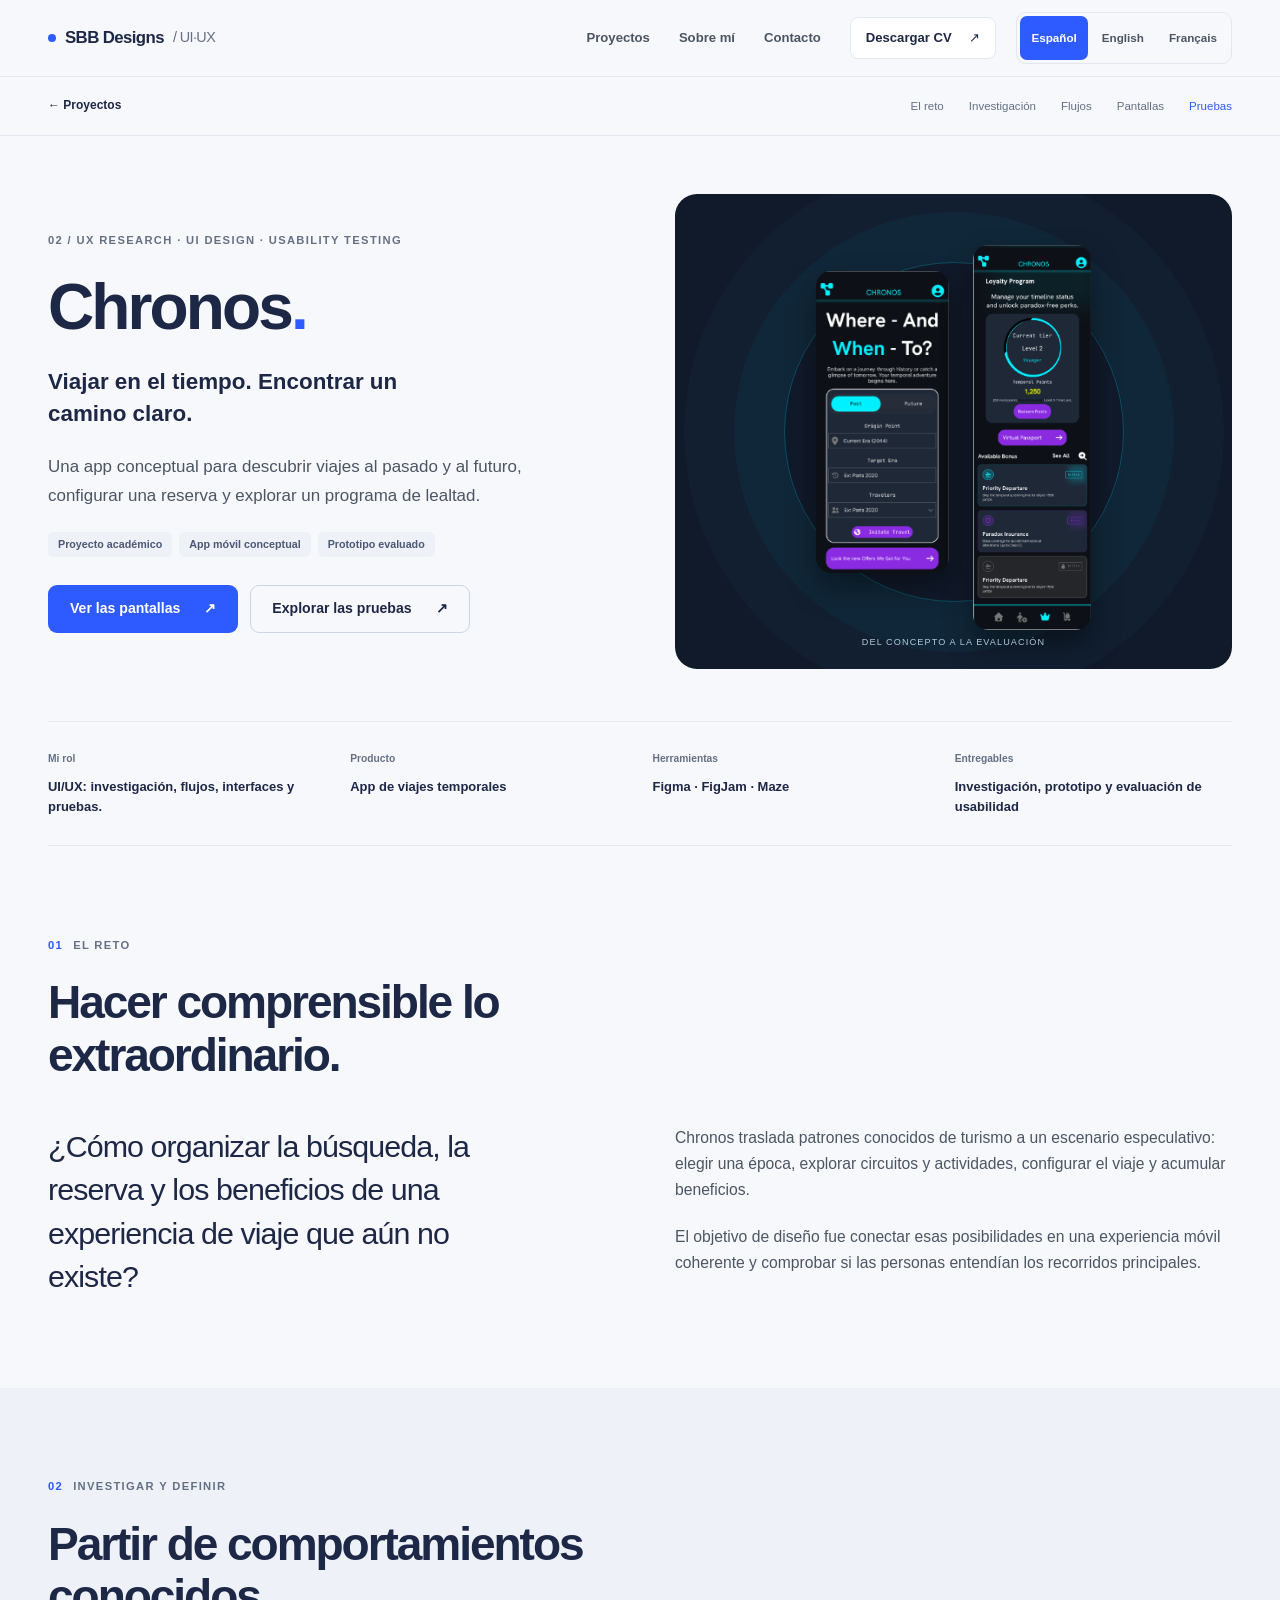
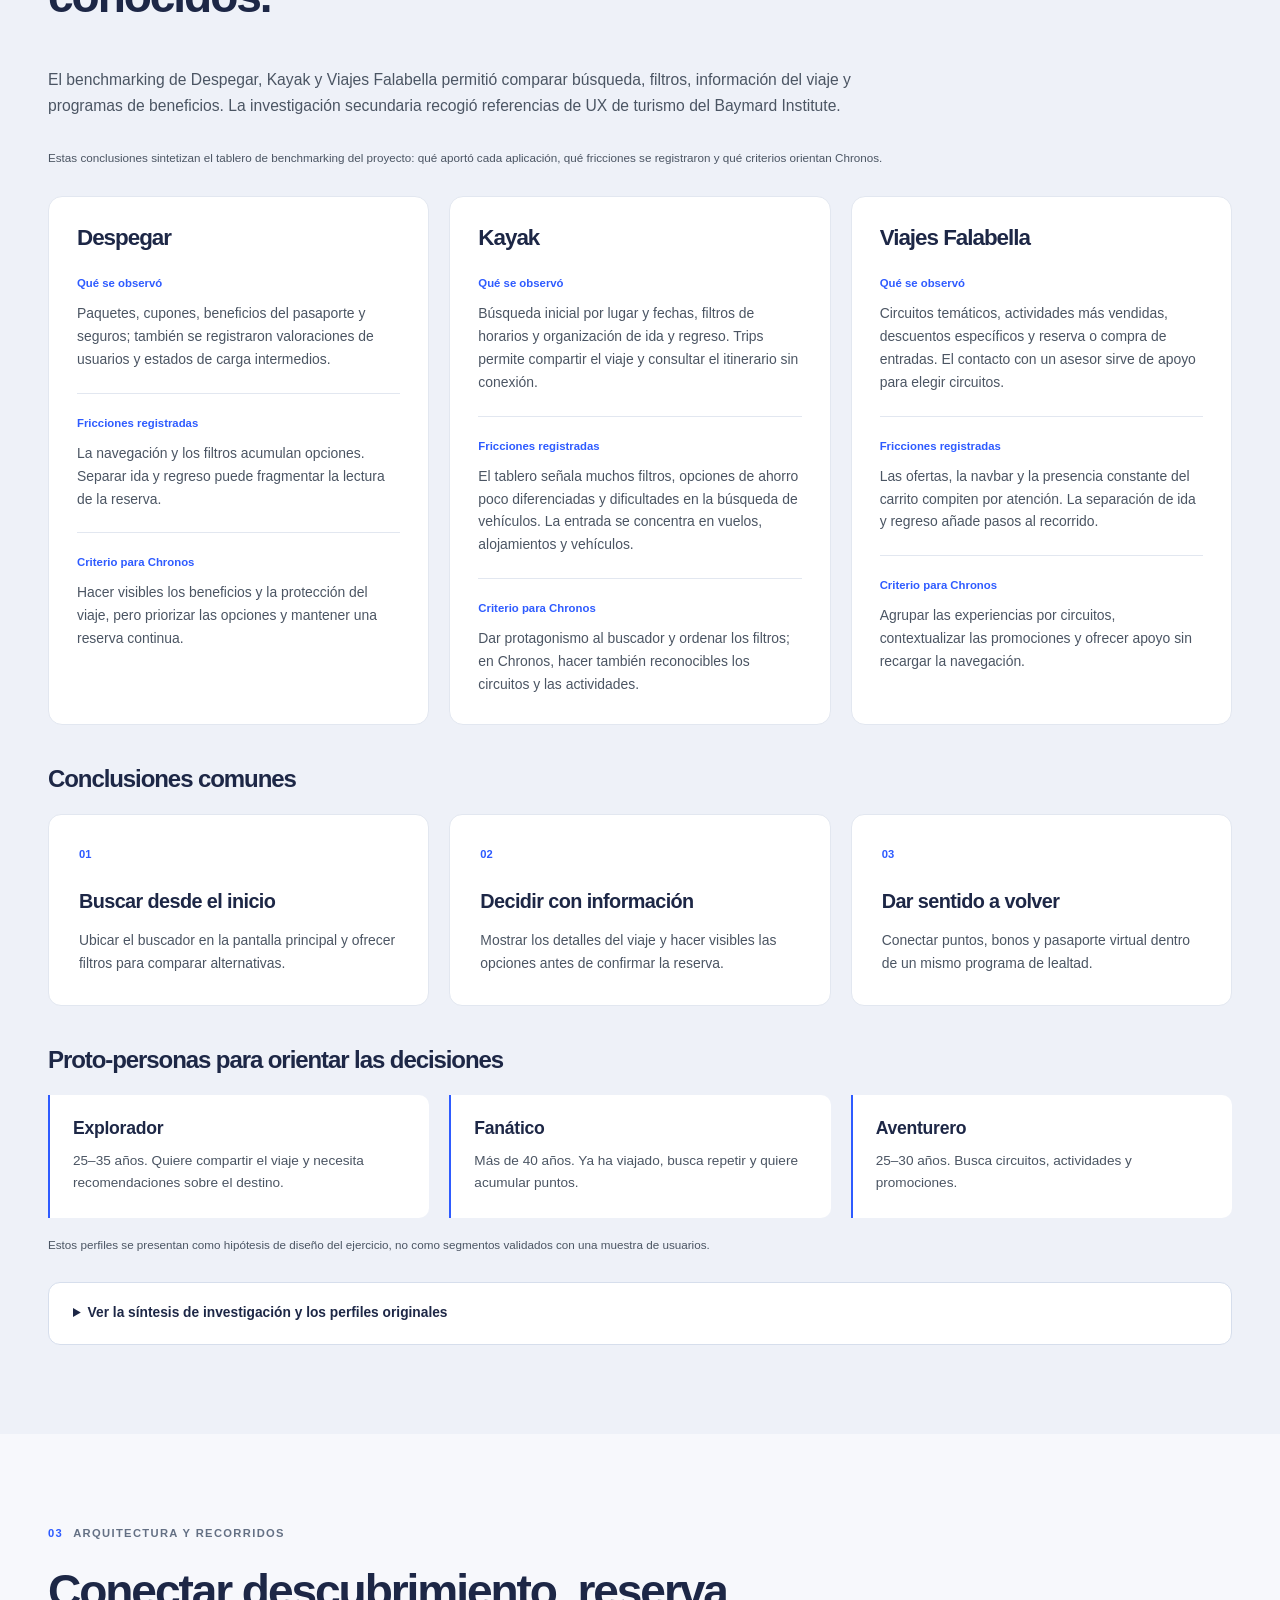
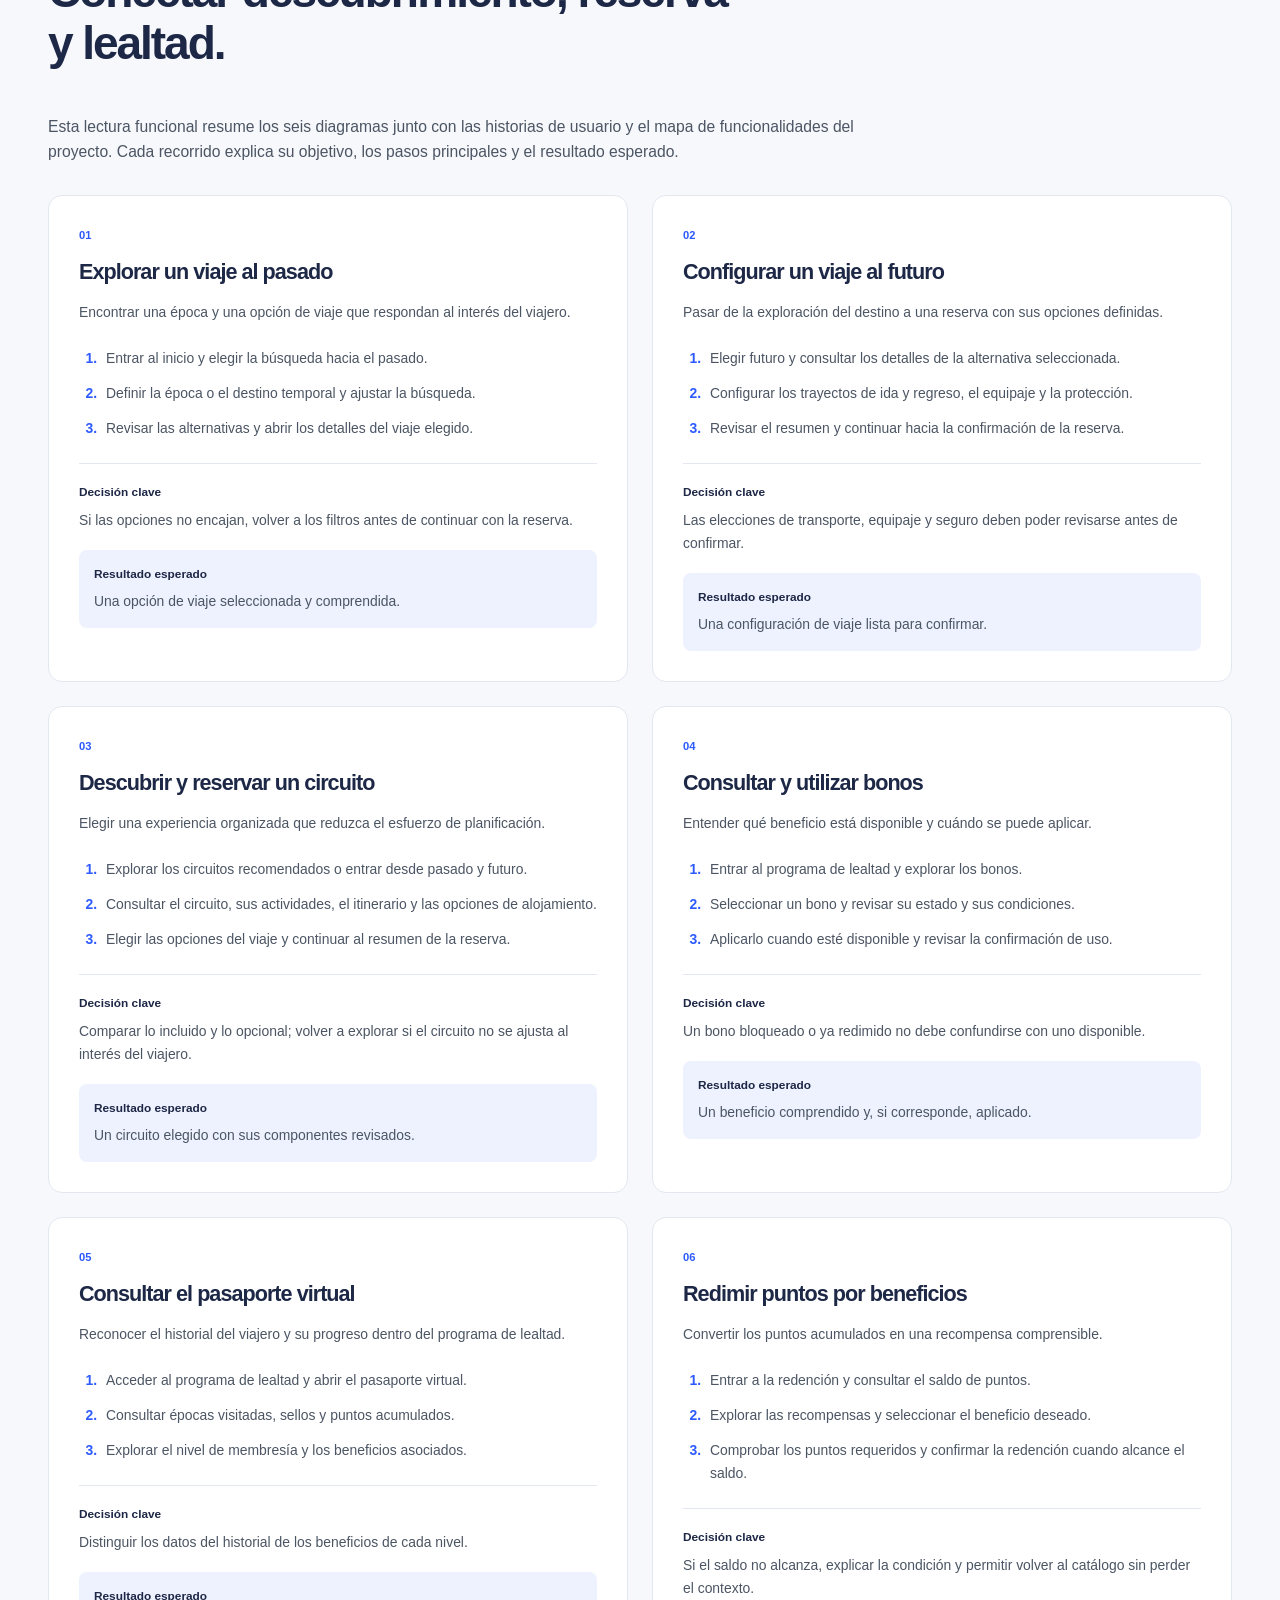
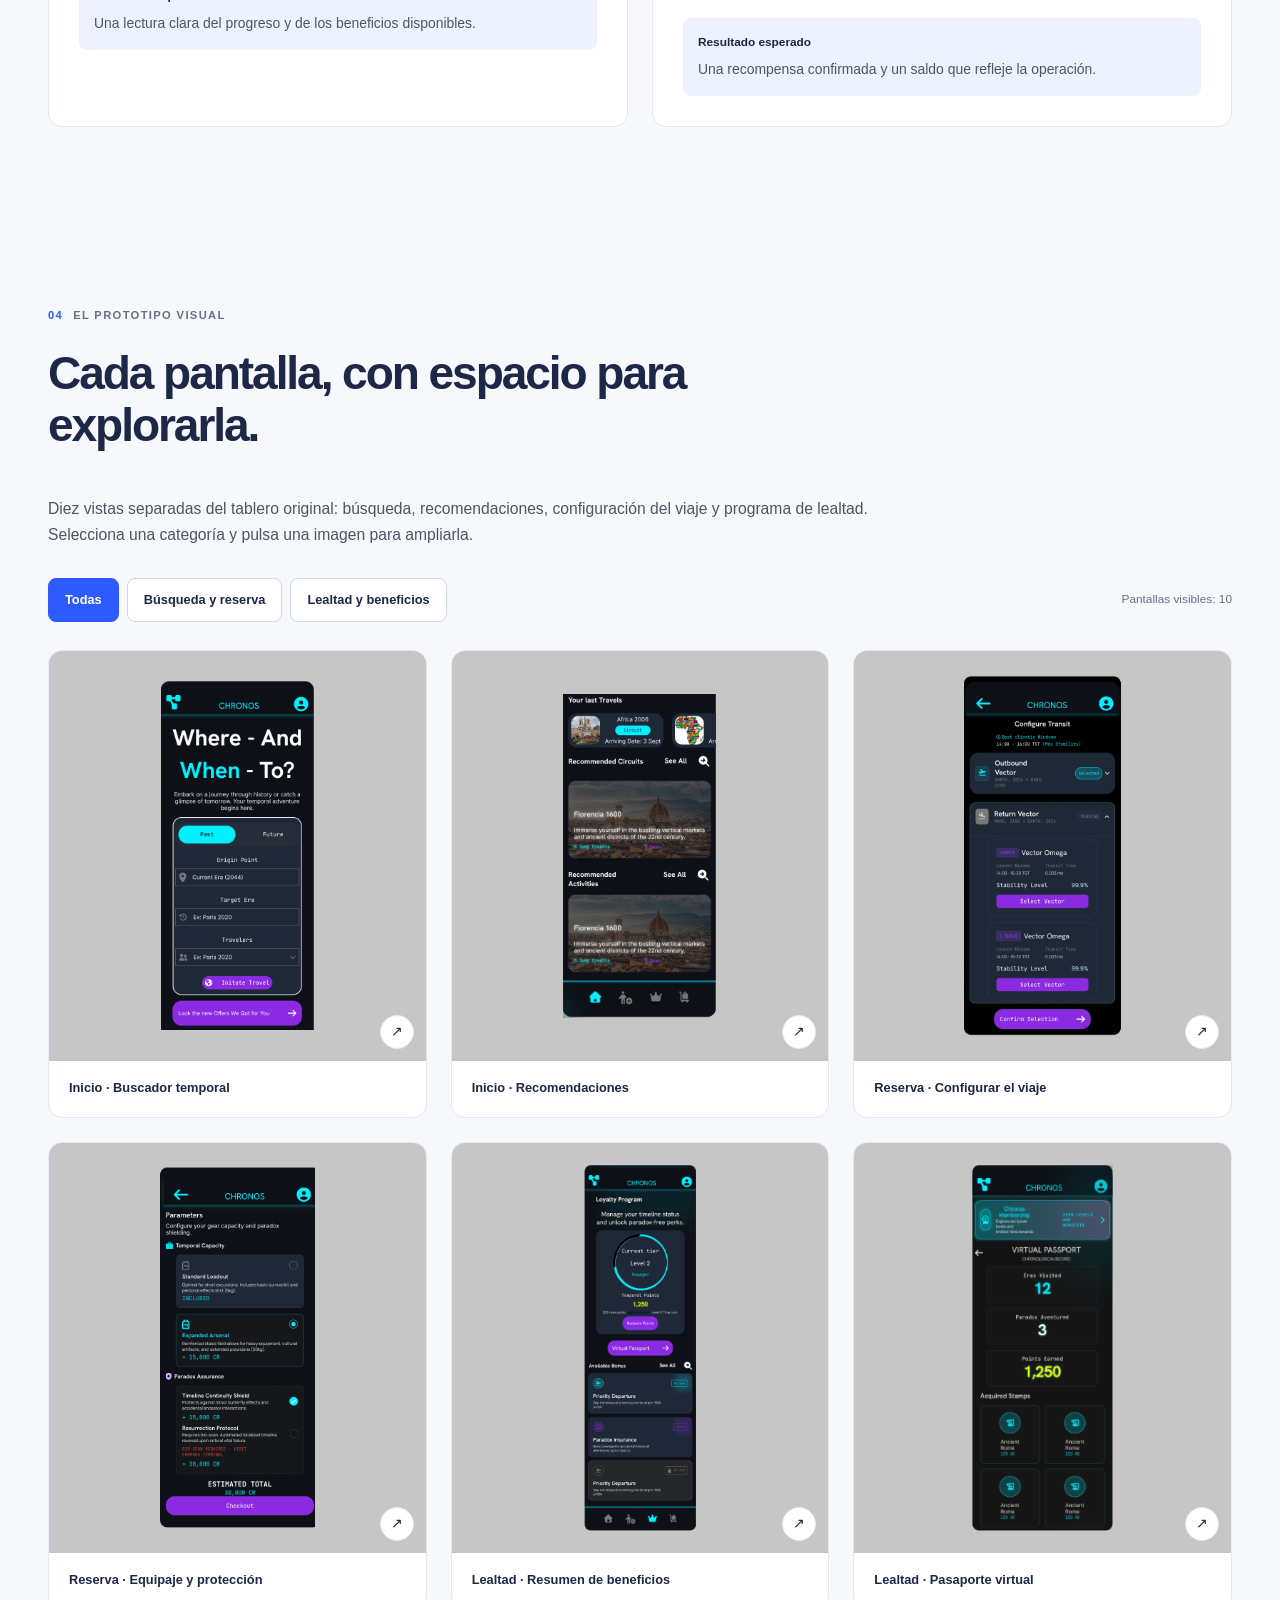
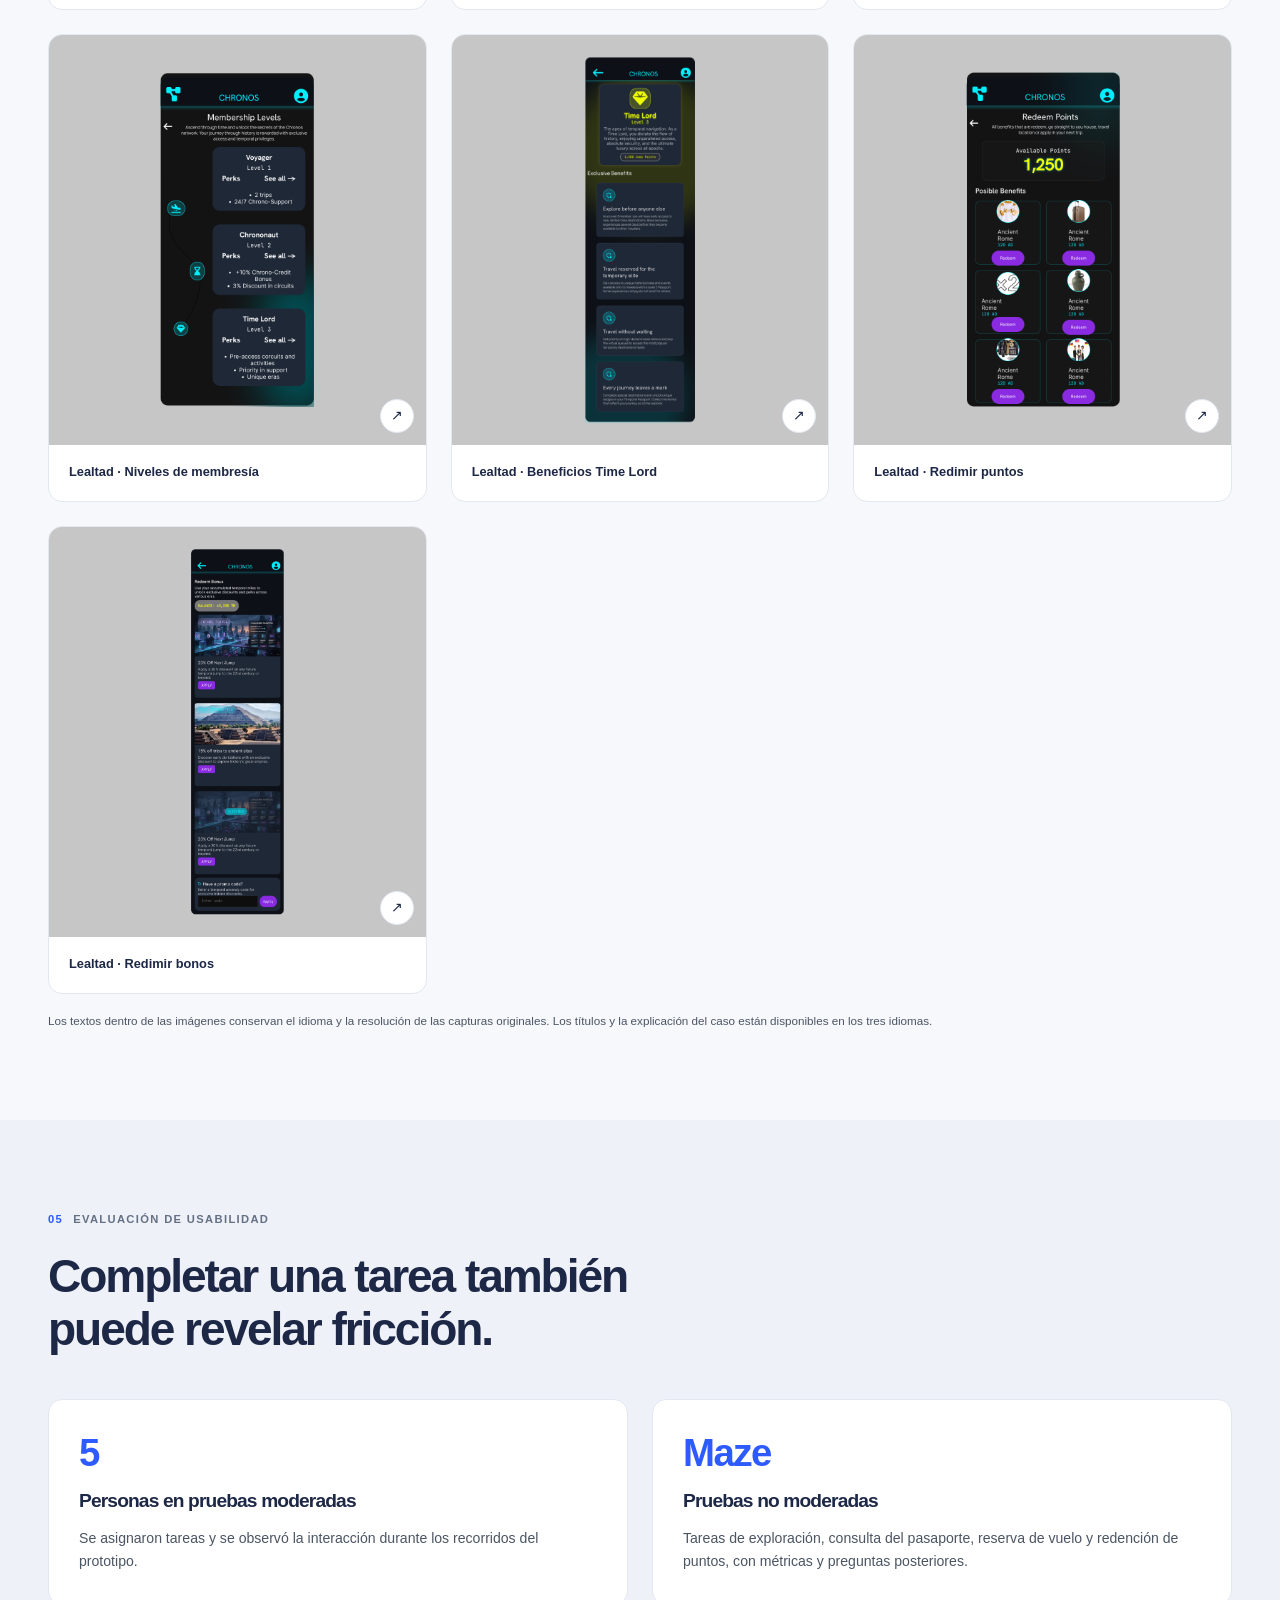
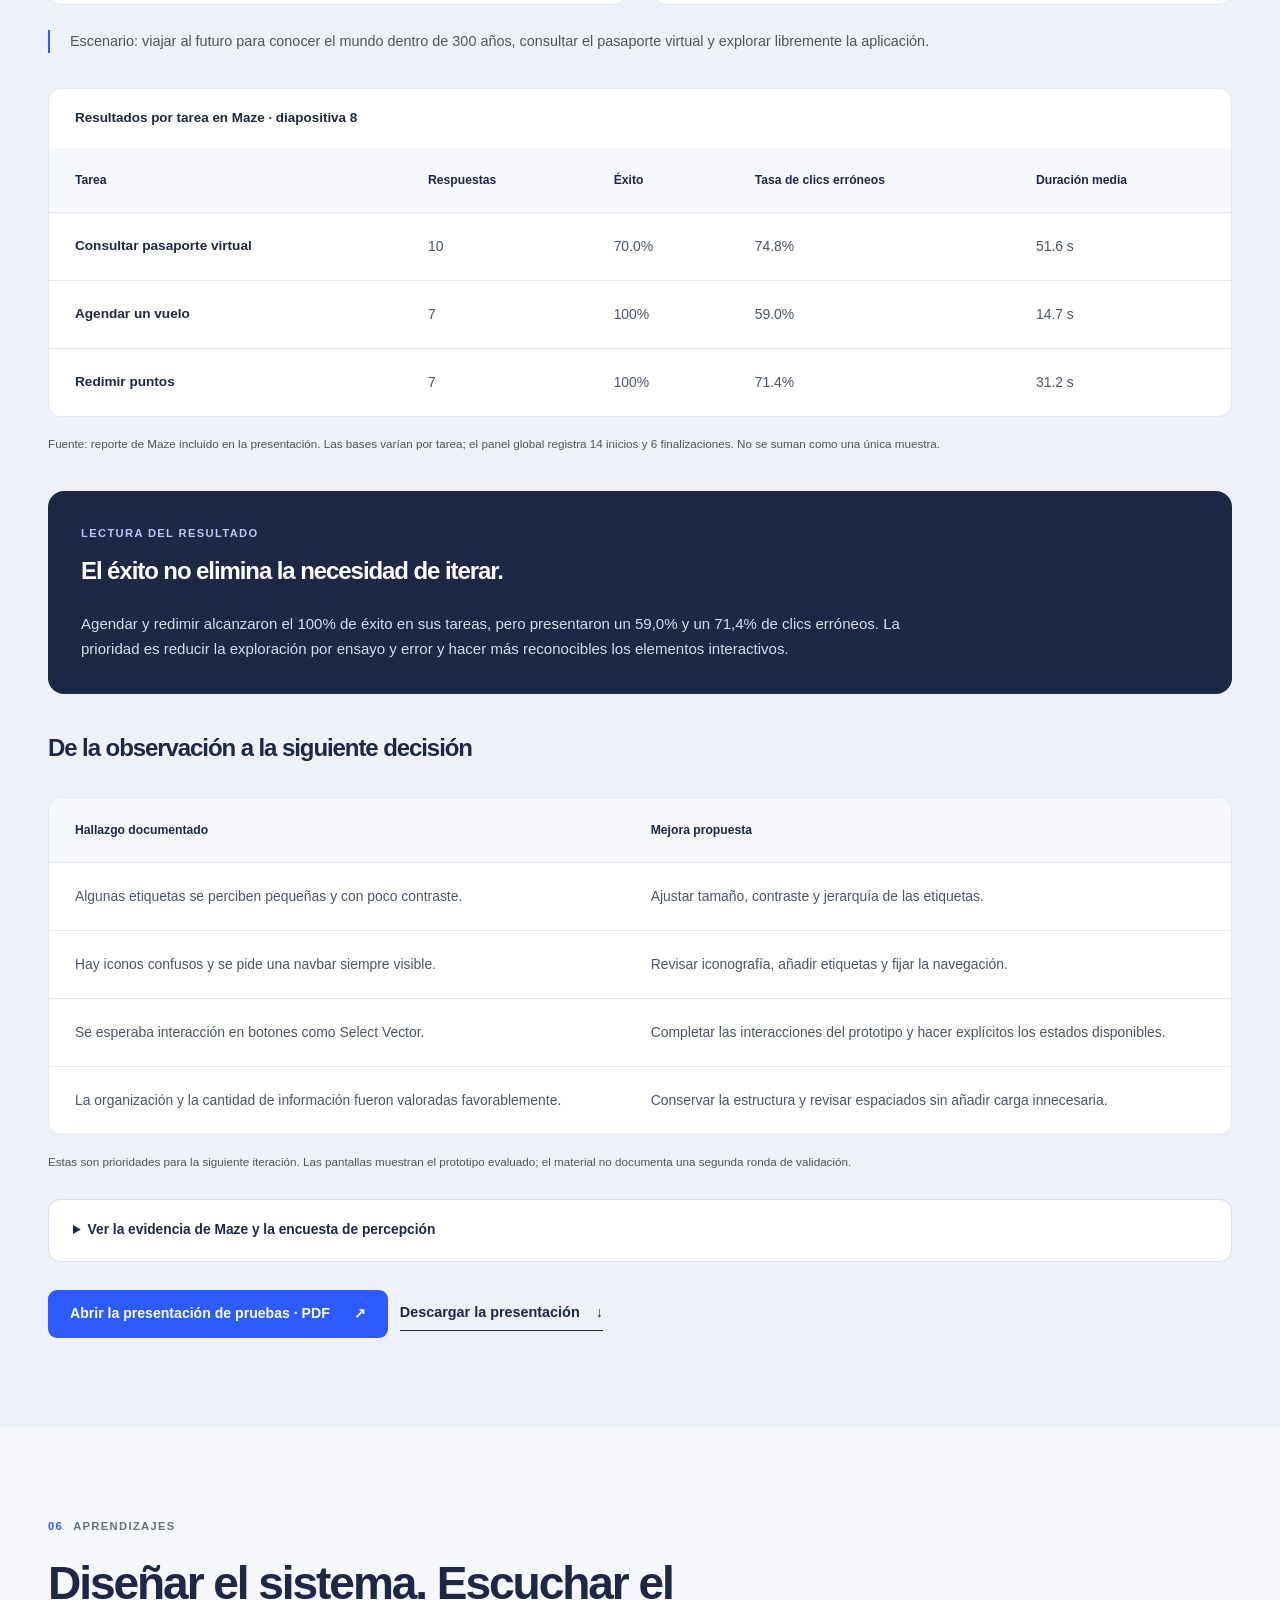
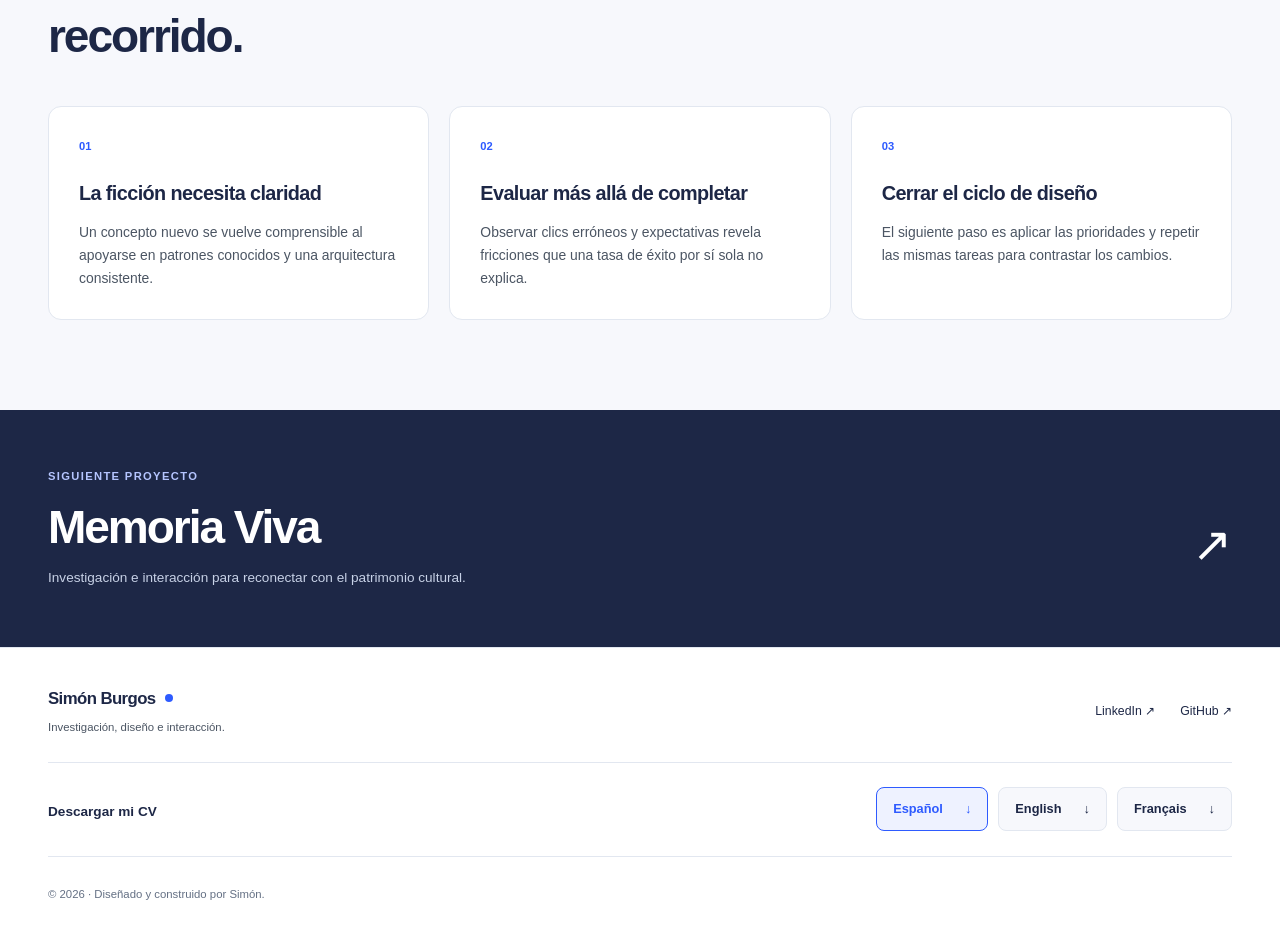
==== Chronos/index.html @ 03e73bf6 "Nuevo Producto: Chronos" ====
<!doctype html>
<html lang="es"><head><meta charset="utf-8"><meta name="viewport" content="width=device-width,initial-scale=1"><title>Chronos | Caso UI/UX de Simón Burgos</title><meta name="description" content="Chronos: caso de UI/UX con benchmarking, arquitectura, diez pantallas individuales y evaluación de usabilidad mediante pruebas moderadas y Maze."><meta name="theme-color" content="#F7F8FC"><link rel="canonical" href="https://simonburgosb.github.io/Chronos/index.html"><meta property="og:type" content="website"><meta property="og:locale" content="es_CO"><meta property="og:title" content="Chronos | Caso UI/UX de Simón Burgos"><meta property="og:description" content="Chronos: caso de UI/UX con benchmarking, arquitectura, diez pantallas individuales y evaluación de usabilidad mediante pruebas moderadas y Maze."><meta property="og:url" content="https://simonburgosb.github.io/Chronos/index.html"><meta property="og:image" content="https://simonburgosb.github.io/Chronos/inicio-buscador.png"><link rel="stylesheet" href="../styles.css"><script src="../script.js" defer></script></head><body class="case-page chronos"><a class="skip-link" href="#main">Saltar al contenido</a>
    <header class="site-header"><div class="container header-inner">
      <a class="brand" href="../index.html#hero" aria-label="SBB Designs, inicio"><span class="brand-dot" aria-hidden="true"></span>SBB Designs<span class="brand-role"> / UI·UX</span></a>
      <nav id="main-nav" class="main-nav" aria-label="Navegación principal">
        <a href="../index.html#projects">Proyectos</a><a href="../index.html#about">Sobre mí</a><a href="../index.html#contact">Contacto</a>
        <a class="nav-cv" data-cv-active href="../Cv_SimonBurgos_es.pdf" target="_blank" rel="noopener">Descargar CV <span aria-hidden="true">↗</span><span class="sr-only"> (PDF, abre en otra pestaña)</span></a>
      </nav>
      <div class="header-tools">
        <div class="language-switcher" role="group" aria-label="Idioma del sitio">
          <button type="button" data-language="es" lang="es" aria-label="Español" aria-pressed="true"><span class="language-full">Español</span><span class="language-short" aria-hidden="true">ES</span></button>
          <button type="button" data-language="en" lang="en" aria-label="English" aria-pressed="false"><span class="language-full">English</span><span class="language-short" aria-hidden="true">EN</span></button>
          <button type="button" data-language="fr" lang="fr" aria-label="Français" aria-pressed="false"><span class="language-full">Français</span><span class="language-short" aria-hidden="true">FR</span></button>
        </div>
        <button class="menu-toggle" type="button" aria-controls="main-nav" aria-expanded="false" aria-label="Abrir menú"><span></span><span></span></button>
      </div><p class="sr-only" id="language-status" role="status" aria-live="polite"></p></div></header><main id="main"><nav class="case-nav" aria-label="Secciones del caso"><div class="container"><a class="back-link" href="../index.html#projects">← Proyectos</a><div class="case-links"><a href="#overview">El reto</a><a href="#research">Investigación</a><a href="#architecture">Flujos</a><a href="#screens">Pantallas</a><a href="#testing">Pruebas</a></div></div></nav><section class="case-hero container" id="hero"><div>
<p class="eyebrow">02 / UX RESEARCH · UI DESIGN · USABILITY TESTING</p><h1>Chronos<em>.</em></h1>
<p class="chronos-tagline">Viajar en el tiempo. Encontrar un camino claro.</p>
<p class="hero-description">Una app conceptual para descubrir viajes al pasado y al futuro, configurar una reserva y explorar un programa de lealtad.</p>
<ul class="tags"><li>Proyecto académico</li><li>App móvil conceptual</li><li>Prototipo evaluado</li></ul>
<div class="actions"><a class="btn btn-primary" href="#screens" >Ver las pantallas <span aria-hidden="true">↗</span></a><a class="btn btn-secondary" href="#testing" >Explorar las pruebas <span aria-hidden="true">↗</span></a></div></div>
<div class="case-cover chronos-cover"><div class="chronos-orbit" aria-hidden="true"></div><div class="chronos-cover-phones"><img src="inicio-buscador.png" alt="Chronos: buscador de viajes temporales" width="153" height="349" fetchpriority="high" decoding="async"><img src="programa-lealtad.png" alt="Chronos: programa de lealtad" width="154" height="503" loading="eager" decoding="async"></div><span class="chronos-cover-note">DEL CONCEPTO A LA EVALUACIÓN</span></div></section><div class="container"><dl class="project-facts"><div><dt>Mi rol</dt><dd>UI/UX: investigación, flujos, interfaces y pruebas.</dd></div><div><dt>Producto</dt><dd>App de viajes temporales</dd></div><div><dt>Herramientas</dt><dd>Figma · FigJam · Maze</dd></div><div><dt>Entregables</dt><dd>Investigación, prototipo y evaluación de usabilidad</dd></div></dl></div><section class="section container" id="overview"><div class="section-heading"><div><p class="eyebrow"><span>01</span> El reto</p><h2>Hacer comprensible lo extraordinario.</h2></div></div>
<div class="editorial-grid"><p class="big-statement">¿Cómo organizar la búsqueda, la reserva y los beneficios de una experiencia de viaje que aún no existe?</p><div class="prose"><p class="">Chronos traslada patrones conocidos de turismo a un escenario especulativo: elegir una época, explorar circuitos y actividades, configurar el viaje y acumular beneficios.</p><p class="">El objetivo de diseño fue conectar esas posibilidades en una experiencia móvil coherente y comprobar si las personas entendían los recorridos principales.</p></div></div></section><section class="section section-tint" id="research"><div class="container"><div class="section-heading"><div><p class="eyebrow"><span>02</span> Investigar y definir</p><h2>Partir de comportamientos conocidos.</h2></div></div>
<p class="chronos-intro">El benchmarking de Despegar, Kayak y Viajes Falabella permitió comparar búsqueda, filtros, información del viaje y programas de beneficios. La investigación secundaria recogió referencias de UX de turismo del Baymard Institute.</p>
<p class="scope-note">Estas conclusiones sintetizan el tablero de benchmarking del proyecto: qué aportó cada aplicación, qué fricciones se registraron y qué criterios orientan Chronos.</p>
<div class="chronos-benchmark-grid"><article class="chronos-benchmark-card"><h3>Despegar</h3><dl><div><dt>Qué se observó</dt><dd>Paquetes, cupones, beneficios del pasaporte y seguros; también se registraron valoraciones de usuarios y estados de carga intermedios.</dd></div><div><dt>Fricciones registradas</dt><dd>La navegación y los filtros acumulan opciones. Separar ida y regreso puede fragmentar la lectura de la reserva.</dd></div><div><dt>Criterio para Chronos</dt><dd>Hacer visibles los beneficios y la protección del viaje, pero priorizar las opciones y mantener una reserva continua.</dd></div></dl></article><article class="chronos-benchmark-card"><h3>Kayak</h3><dl><div><dt>Qué se observó</dt><dd>Búsqueda inicial por lugar y fechas, filtros de horarios y organización de ida y regreso. Trips permite compartir el viaje y consultar el itinerario sin conexión.</dd></div><div><dt>Fricciones registradas</dt><dd>El tablero señala muchos filtros, opciones de ahorro poco diferenciadas y dificultades en la búsqueda de vehículos. La entrada se concentra en vuelos, alojamientos y vehículos.</dd></div><div><dt>Criterio para Chronos</dt><dd>Dar protagonismo al buscador y ordenar los filtros; en Chronos, hacer también reconocibles los circuitos y las actividades.</dd></div></dl></article><article class="chronos-benchmark-card"><h3>Viajes Falabella</h3><dl><div><dt>Qué se observó</dt><dd>Circuitos temáticos, actividades más vendidas, descuentos específicos y reserva o compra de entradas. El contacto con un asesor sirve de apoyo para elegir circuitos.</dd></div><div><dt>Fricciones registradas</dt><dd>Las ofertas, la navbar y la presencia constante del carrito compiten por atención. La separación de ida y regreso añade pasos al recorrido.</dd></div><div><dt>Criterio para Chronos</dt><dd>Agrupar las experiencias por circuitos, contextualizar las promociones y ofrecer apoyo sin recargar la navegación.</dd></div></dl></article></div>
<h3 class="chronos-subheading">Conclusiones comunes</h3>
<div class="cards"><article class="info-card"><span class="card-number">01</span><h3>Buscar desde el inicio</h3><p class="">Ubicar el buscador en la pantalla principal y ofrecer filtros para comparar alternativas.</p></article><article class="info-card"><span class="card-number">02</span><h3>Decidir con información</h3><p class="">Mostrar los detalles del viaje y hacer visibles las opciones antes de confirmar la reserva.</p></article><article class="info-card"><span class="card-number">03</span><h3>Dar sentido a volver</h3><p class="">Conectar puntos, bonos y pasaporte virtual dentro de un mismo programa de lealtad.</p></article></div>
<h3 class="chronos-subheading">Proto-personas para orientar las decisiones</h3>
<div class="chronos-personas"><article><h4>Explorador</h4><p class="">25–35 años. Quiere compartir el viaje y necesita recomendaciones sobre el destino.</p></article><article><h4>Fanático</h4><p class="">Más de 40 años. Ya ha viajado, busca repetir y quiere acumular puntos.</p></article><article><h4>Aventurero</h4><p class="">25–30 años. Busca circuitos, actividades y promociones.</p></article></div>
<p class="scope-note">Estos perfiles se presentan como hipótesis de diseño del ejercicio, no como segmentos validados con una muestra de usuarios.</p>
<details class="chronos-details"><summary>Ver la síntesis de investigación y los perfiles originales</summary><div class="chronos-evidence-grid"><figure class=""><a class="image-link" href="hallazgos-investigacion.webp" data-lightbox aria-label="Ampliar: Síntesis de investigación secundaria"><img src="hallazgos-investigacion.webp" alt="Síntesis de investigación secundaria" width="1990" height="1407" loading="lazy" decoding="async"><span class="zoom-hint" aria-hidden="true">↗</span></a><figcaption><strong>Síntesis de investigación secundaria</strong></figcaption></figure><figure class=""><a class="image-link" href="proto-personas.webp" data-lightbox aria-label="Ampliar: Proto-personas originales"><img src="proto-personas.webp" alt="Proto-personas originales" width="1103" height="1933" loading="lazy" decoding="async"><span class="zoom-hint" aria-hidden="true">↗</span></a><figcaption><strong>Proto-personas originales</strong></figcaption></figure></div></details></div></section><section class="section container" id="architecture"><div class="section-heading"><div><p class="eyebrow"><span>03</span> Arquitectura y recorridos</p><h2>Conectar descubrimiento, reserva y lealtad.</h2></div></div>
<p class="chronos-intro">Esta lectura funcional resume los seis diagramas junto con las historias de usuario y el mapa de funcionalidades del proyecto. Cada recorrido explica su objetivo, los pasos principales y el resultado esperado.</p>
<div class="chronos-flow-grid"><article class="chronos-flow-card"><span class="card-number">01</span><h3>Explorar un viaje al pasado</h3><p class="">Encontrar una época y una opción de viaje que respondan al interés del viajero.</p><ol><li>Entrar al inicio y elegir la búsqueda hacia el pasado.</li><li>Definir la época o el destino temporal y ajustar la búsqueda.</li><li>Revisar las alternativas y abrir los detalles del viaje elegido.</li></ol><p class="chronos-flow-decision"><strong>Decisión clave</strong> Si las opciones no encajan, volver a los filtros antes de continuar con la reserva.</p><p class="chronos-flow-outcome"><strong>Resultado esperado</strong> Una opción de viaje seleccionada y comprendida.</p></article><article class="chronos-flow-card"><span class="card-number">02</span><h3>Configurar un viaje al futuro</h3><p class="">Pasar de la exploración del destino a una reserva con sus opciones definidas.</p><ol><li>Elegir futuro y consultar los detalles de la alternativa seleccionada.</li><li>Configurar los trayectos de ida y regreso, el equipaje y la protección.</li><li>Revisar el resumen y continuar hacia la confirmación de la reserva.</li></ol><p class="chronos-flow-decision"><strong>Decisión clave</strong> Las elecciones de transporte, equipaje y seguro deben poder revisarse antes de confirmar.</p><p class="chronos-flow-outcome"><strong>Resultado esperado</strong> Una configuración de viaje lista para confirmar.</p></article><article class="chronos-flow-card"><span class="card-number">03</span><h3>Descubrir y reservar un circuito</h3><p class="">Elegir una experiencia organizada que reduzca el esfuerzo de planificación.</p><ol><li>Explorar los circuitos recomendados o entrar desde pasado y futuro.</li><li>Consultar el circuito, sus actividades, el itinerario y las opciones de alojamiento.</li><li>Elegir las opciones del viaje y continuar al resumen de la reserva.</li></ol><p class="chronos-flow-decision"><strong>Decisión clave</strong> Comparar lo incluido y lo opcional; volver a explorar si el circuito no se ajusta al interés del viajero.</p><p class="chronos-flow-outcome"><strong>Resultado esperado</strong> Un circuito elegido con sus componentes revisados.</p></article><article class="chronos-flow-card"><span class="card-number">04</span><h3>Consultar y utilizar bonos</h3><p class="">Entender qué beneficio está disponible y cuándo se puede aplicar.</p><ol><li>Entrar al programa de lealtad y explorar los bonos.</li><li>Seleccionar un bono y revisar su estado y sus condiciones.</li><li>Aplicarlo cuando esté disponible y revisar la confirmación de uso.</li></ol><p class="chronos-flow-decision"><strong>Decisión clave</strong> Un bono bloqueado o ya redimido no debe confundirse con uno disponible.</p><p class="chronos-flow-outcome"><strong>Resultado esperado</strong> Un beneficio comprendido y, si corresponde, aplicado.</p></article><article class="chronos-flow-card"><span class="card-number">05</span><h3>Consultar el pasaporte virtual</h3><p class="">Reconocer el historial del viajero y su progreso dentro del programa de lealtad.</p><ol><li>Acceder al programa de lealtad y abrir el pasaporte virtual.</li><li>Consultar épocas visitadas, sellos y puntos acumulados.</li><li>Explorar el nivel de membresía y los beneficios asociados.</li></ol><p class="chronos-flow-decision"><strong>Decisión clave</strong> Distinguir los datos del historial de los beneficios de cada nivel.</p><p class="chronos-flow-outcome"><strong>Resultado esperado</strong> Una lectura clara del progreso y de los beneficios disponibles.</p></article><article class="chronos-flow-card"><span class="card-number">06</span><h3>Redimir puntos por beneficios</h3><p class="">Convertir los puntos acumulados en una recompensa comprensible.</p><ol><li>Entrar a la redención y consultar el saldo de puntos.</li><li>Explorar las recompensas y seleccionar el beneficio deseado.</li><li>Comprobar los puntos requeridos y confirmar la redención cuando alcance el saldo.</li></ol><p class="chronos-flow-decision"><strong>Decisión clave</strong> Si el saldo no alcanza, explicar la condición y permitir volver al catálogo sin perder el contexto.</p><p class="chronos-flow-outcome"><strong>Resultado esperado</strong> Una recompensa confirmada y un saldo que refleje la operación.</p></article></div></section><section class="section container" id="screens"><div class="section-heading"><div><p class="eyebrow"><span>04</span> El prototipo visual</p><h2>Cada pantalla, con espacio para explorarla.</h2></div></div>
<p class="chronos-intro">Diez vistas separadas del tablero original: búsqueda, recomendaciones, configuración del viaje y programa de lealtad. Selecciona una categoría y pulsa una imagen para ampliarla.</p>
<div class="chronos-gallery-toolbar"><div class="chronos-filters" role="group" aria-label="Filtrar pantallas de Chronos"><button type="button" data-screen-filter="all" aria-controls="chronos-screens" aria-pressed="true">Todas</button><button type="button" data-screen-filter="reservation" aria-controls="chronos-screens" aria-pressed="false">Búsqueda y reserva</button><button type="button" data-screen-filter="loyalty" aria-controls="chronos-screens" aria-pressed="false">Lealtad y beneficios</button></div><p class="chronos-gallery-status" role="status" aria-live="polite"><span>Pantallas visibles:</span> <span data-screen-count>10</span></p></div><div class="chronos-screen-grid" id="chronos-screens"><figure class="chronos-screen" data-screen-category="reservation"><a class="image-link" href="inicio-buscador.png" data-lightbox aria-label="Ampliar: Inicio · Buscador temporal"><img src="inicio-buscador.png" alt="Inicio · Buscador temporal" width="153" height="349" loading="lazy" decoding="async"><span class="zoom-hint" aria-hidden="true">↗</span></a><figcaption><strong>Inicio · Buscador temporal</strong></figcaption></figure><figure class="chronos-screen" data-screen-category="reservation"><a class="image-link" href="inicio-recomendaciones.png" data-lightbox aria-label="Ampliar: Inicio · Recomendaciones"><img src="inicio-recomendaciones.png" alt="Inicio · Recomendaciones" width="153" height="324" loading="lazy" decoding="async"><span class="zoom-hint" aria-hidden="true">↗</span></a><figcaption><strong>Inicio · Recomendaciones</strong></figcaption></figure><figure class="chronos-screen" data-screen-category="reservation"><a class="image-link" href="configurar-viaje.png" data-lightbox aria-label="Ampliar: Reserva · Configurar el viaje"><img src="configurar-viaje.png" alt="Reserva · Configurar el viaje" width="159" height="360" loading="lazy" decoding="async"><span class="zoom-hint" aria-hidden="true">↗</span></a><figcaption><strong>Reserva · Configurar el viaje</strong></figcaption></figure><figure class="chronos-screen" data-screen-category="reservation"><a class="image-link" href="parametros-viaje.png" data-lightbox aria-label="Ampliar: Reserva · Equipaje y protección"><img src="parametros-viaje.png" alt="Reserva · Equipaje y protección" width="155" height="362" loading="lazy" decoding="async"><span class="zoom-hint" aria-hidden="true">↗</span></a><figcaption><strong>Reserva · Equipaje y protección</strong></figcaption></figure><figure class="chronos-screen" data-screen-category="loyalty"><a class="image-link" href="programa-lealtad.png" data-lightbox aria-label="Ampliar: Lealtad · Resumen de beneficios"><img src="programa-lealtad.png" alt="Lealtad · Resumen de beneficios" width="154" height="503" loading="lazy" decoding="async"><span class="zoom-hint" aria-hidden="true">↗</span></a><figcaption><strong>Lealtad · Resumen de beneficios</strong></figcaption></figure><figure class="chronos-screen" data-screen-category="loyalty"><a class="image-link" href="pasaporte-virtual.png" data-lightbox aria-label="Ampliar: Lealtad · Pasaporte virtual"><img src="pasaporte-virtual.png" alt="Lealtad · Pasaporte virtual" width="154" height="398" loading="lazy" decoding="async"><span class="zoom-hint" aria-hidden="true">↗</span></a><figcaption><strong>Lealtad · Pasaporte virtual</strong></figcaption></figure><figure class="chronos-screen" data-screen-category="loyalty"><a class="image-link" href="niveles-membresia.png" data-lightbox aria-label="Ampliar: Lealtad · Niveles de membresía"><img src="niveles-membresia.png" alt="Lealtad · Niveles de membresía" width="154" height="334" loading="lazy" decoding="async"><span class="zoom-hint" aria-hidden="true">↗</span></a><figcaption><strong>Lealtad · Niveles de membresía</strong></figcaption></figure><figure class="chronos-screen" data-screen-category="loyalty"><a class="image-link" href="beneficios-time-lord.png" data-lightbox aria-label="Ampliar: Lealtad · Beneficios Time Lord"><img src="beneficios-time-lord.png" alt="Lealtad · Beneficios Time Lord" width="154" height="512" loading="lazy" decoding="async"><span class="zoom-hint" aria-hidden="true">↗</span></a><figcaption><strong>Lealtad · Beneficios Time Lord</strong></figcaption></figure><figure class="chronos-screen" data-screen-category="loyalty"><a class="image-link" href="redimir-puntos.png" data-lightbox aria-label="Ampliar: Lealtad · Redimir puntos"><img src="redimir-puntos.png" alt="Lealtad · Redimir puntos" width="154" height="335" loading="lazy" decoding="async"><span class="zoom-hint" aria-hidden="true">↗</span></a><figcaption><strong>Lealtad · Redimir puntos</strong></figcaption></figure><figure class="chronos-screen" data-screen-category="loyalty"><a class="image-link" href="redimir-bonos.png" data-lightbox aria-label="Ampliar: Lealtad · Redimir bonos"><img src="redimir-bonos.png" alt="Lealtad · Redimir bonos" width="154" height="604" loading="lazy" decoding="async"><span class="zoom-hint" aria-hidden="true">↗</span></a><figcaption><strong>Lealtad · Redimir bonos</strong></figcaption></figure></div><p class="scope-note">Los textos dentro de las imágenes conservan el idioma y la resolución de las capturas originales. Los títulos y la explicación del caso están disponibles en los tres idiomas.</p></section><section class="section section-tint" id="testing"><div class="container"><div class="section-heading"><div><p class="eyebrow"><span>05</span> Evaluación de usabilidad</p><h2>Completar una tarea también puede revelar fricción.</h2></div></div>
<div class="chronos-methods"><article><span class="chronos-method-number">5</span><h3>Personas en pruebas moderadas</h3><p class="">Se asignaron tareas y se observó la interacción durante los recorridos del prototipo.</p></article><article><span class="chronos-method-number">Maze</span><h3>Pruebas no moderadas</h3><p class="">Tareas de exploración, consulta del pasaporte, reserva de vuelo y redención de puntos, con métricas y preguntas posteriores.</p></article></div>
<div class="chronos-task-note"><p class="">Escenario: viajar al futuro para conocer el mundo dentro de 300 años, consultar el pasaporte virtual y explorar libremente la aplicación.</p></div>
<div class="evidence-table-wrap" tabindex="0" role="region" aria-label="Resultados de Maze, tabla desplazable"><table class="evidence-table chronos-results"><caption>Resultados por tarea en Maze · diapositiva 8</caption><thead><tr><th scope="col">Tarea</th><th scope="col">Respuestas</th><th scope="col">Éxito</th><th scope="col">Tasa de clics erróneos</th><th scope="col">Duración media</th></tr></thead><tbody><tr><th scope="row">Consultar pasaporte virtual</th><td data-no-translate>10</td><td data-no-translate>70.0%</td><td data-no-translate>74.8%</td><td data-no-translate>51.6 s</td></tr><tr><th scope="row">Agendar un vuelo</th><td data-no-translate>7</td><td data-no-translate>100%</td><td data-no-translate>59.0%</td><td data-no-translate>14.7 s</td></tr><tr><th scope="row">Redimir puntos</th><td data-no-translate>7</td><td data-no-translate>100%</td><td data-no-translate>71.4%</td><td data-no-translate>31.2 s</td></tr></tbody></table></div>
<p class="scope-note">Fuente: reporte de Maze incluido en la presentación. Las bases varían por tarea; el panel global registra 14 inicios y 6 finalizaciones. No se suman como una única muestra.</p>
<div class="opportunity-band"><p class="eyebrow">Lectura del resultado</p><h3>El éxito no elimina la necesidad de iterar.</h3><p class="">Agendar y redimir alcanzaron el 100% de éxito en sus tareas, pero presentaron un 59,0% y un 71,4% de clics erróneos. La prioridad es reducir la exploración por ensayo y error y hacer más reconocibles los elementos interactivos.</p></div>
<h3 class="chronos-subheading">De la observación a la siguiente decisión</h3>
<div class="evidence-table-wrap"><table class="evidence-table"><thead><tr><th scope="col">Hallazgo documentado</th><th scope="col">Mejora propuesta</th></tr></thead><tbody><tr><td>Algunas etiquetas se perciben pequeñas y con poco contraste.</td><td>Ajustar tamaño, contraste y jerarquía de las etiquetas.</td></tr><tr><td>Hay iconos confusos y se pide una navbar siempre visible.</td><td>Revisar iconografía, añadir etiquetas y fijar la navegación.</td></tr><tr><td>Se esperaba interacción en botones como Select Vector.</td><td>Completar las interacciones del prototipo y hacer explícitos los estados disponibles.</td></tr><tr><td>La organización y la cantidad de información fueron valoradas favorablemente.</td><td>Conservar la estructura y revisar espaciados sin añadir carga innecesaria.</td></tr></tbody></table></div>
<p class="scope-note">Estas son prioridades para la siguiente iteración. Las pantallas muestran el prototipo evaluado; el material no documenta una segunda ronda de validación.</p>
<details class="chronos-details"><summary>Ver la evidencia de Maze y la encuesta de percepción</summary><div class="chronos-evidence-grid"><figure class=""><a class="image-link" href="resultados-maze.webp" data-lightbox aria-label="Ampliar: Métricas originales por tarea en Maze"><img src="resultados-maze.webp" alt="Métricas originales por tarea en Maze" width="615" height="535" loading="lazy" decoding="async"><span class="zoom-hint" aria-hidden="true">↗</span></a><figcaption><strong>Métricas originales por tarea en Maze</strong></figcaption></figure><figure class=""><a class="image-link" href="percepcion-recorrido.webp" data-lightbox aria-label="Ampliar: Percepción: claridad del camino y facilidad de reserva"><img src="percepcion-recorrido.webp" alt="Percepción: claridad del camino y facilidad de reserva" width="730" height="271" loading="lazy" decoding="async"><span class="zoom-hint" aria-hidden="true">↗</span></a><figcaption><strong>Percepción: claridad del camino y facilidad de reserva</strong></figcaption></figure></div></details>
<div class="actions"><a class="btn btn-primary" href="pruebas-usabilidad.pdf" target=_blank rel=noopener>Abrir la presentación de pruebas · PDF <span aria-hidden="true">↗</span><span class="sr-only">(abre en otra pestaña)</span></a><a class="text-link" href="pruebas-usabilidad.pdf" download="Chronos_Pruebas_Usabilidad.pdf">Descargar la presentación <span aria-hidden="true">↓</span></a></div></div></section><section class="section container" id="reflection"><div class="section-heading"><div><p class="eyebrow"><span>06</span> Aprendizajes</p><h2>Diseñar el sistema. Escuchar el recorrido.</h2></div></div>
<div class="cards"><article class="info-card"><span class="card-number">01</span><h3>La ficción necesita claridad</h3><p class="">Un concepto nuevo se vuelve comprensible al apoyarse en patrones conocidos y una arquitectura consistente.</p></article><article class="info-card"><span class="card-number">02</span><h3>Evaluar más allá de completar</h3><p class="">Observar clics erróneos y expectativas revela fricciones que una tasa de éxito por sí sola no explica.</p></article><article class="info-card"><span class="card-number">03</span><h3>Cerrar el ciclo de diseño</h3><p class="">El siguiente paso es aplicar las prioridades y repetir las mismas tareas para contrastar los cambios.</p></article></div></section>
<section class="next-project"><div class="container"><p class="eyebrow">Siguiente proyecto</p><a href="../MemoriaViva/index.html"><div><h2>Memoria Viva</h2><p>Investigación e interacción para reconectar con el patrimonio cultural.</p></div><span aria-hidden="true">↗</span></a></div></section></main><footer class="site-footer"><div class="container footer-inner"><div><a class="brand" href="../index.html#hero">Simón Burgos<span class="brand-dot" aria-hidden="true"></span></a><p>Investigación, diseño e interacción.</p></div><div class="footer-links"><a href="https://www.linkedin.com/in/simon-burgos-betancourt-07885b277/" target="_blank" rel="noopener">LinkedIn ↗<span class="sr-only"> (abre en otra pestaña)</span></a><a href="https://github.com/simonburgosb" target="_blank" rel="noopener">GitHub ↗<span class="sr-only"> (abre en otra pestaña)</span></a></div><div class="footer-cv"><p>Descargar mi CV</p><div class="footer-cv-links"><a class="cv-quick-link" data-cv-code="es" href="../Cv_SimonBurgos_es.pdf" download="Simon_Burgos_CV_ES.pdf" aria-label="Descargar CV en español (PDF)"><span lang="es" data-no-translate>Español</span><span aria-hidden="true">↓</span></a><a class="cv-quick-link" data-cv-code="en" href="../Cv_SimonBurgos_en.pdf" download="Simon_Burgos_CV_EN.pdf" aria-label="Descargar CV en inglés (PDF)"><span lang="en" data-no-translate>English</span><span aria-hidden="true">↓</span></a><a class="cv-quick-link" data-cv-code="fr" href="../Cv_SimonBurgos_fr.pdf" download="Simon_Burgos_CV_FR.pdf" aria-label="Descargar CV en francés (PDF)"><span lang="fr" data-no-translate>Français</span><span aria-hidden="true">↓</span></a></div></div><div class="footer-bottom"><p class="footer-note">© <span data-year>2026</span> · Diseñado y construido por Simón.</p></div></div></footer><dialog class="lightbox" id="image-dialog" aria-labelledby="lightbox-caption"><button class="lightbox-close" type="button" aria-label="Cerrar imagen">×</button><figure><img id="lightbox-image" alt=""><figcaption id="lightbox-caption"></figcaption></figure></dialog></body></html>
---- styles.css ----
/* Sistema visual compartido por el inicio y todos los casos.
   Cambia estos tokens para ajustar la identidad de todo el portafolio. */
:root {
  --bg: #f7f8fc;
  --surface: #fff;
  --ink: #1d2746;
  --text: #4b5563;
  --muted: #647084;
  --blue: #2e5bff;
  --blue-dark: #2145cc;
  --border: #e2e7f0;
  --tint: #eef1f8;
  --radius: 20px;
  --header-height: 76px;
  --case-nav-height: 58px;
  --max-width: 1200px;
}
* { box-sizing: border-box; }
html { scroll-behavior: smooth; scroll-padding-top: calc(var(--header-height) + 22px); }
body { margin: 0; background: var(--bg); color: var(--ink); font-family: Inter, "Segoe UI", Arial, sans-serif; font-size: 16px; line-height: 1.65; -webkit-font-smoothing: antialiased; }
body.menu-open, body.modal-open { overflow: hidden; }
img { display: block; max-width: 100%; height: auto; }
button, input, textarea { font: inherit; }
button, a, input, textarea { -webkit-tap-highlight-color: transparent; }
button, a { touch-action: manipulation; }
a { color: inherit; text-decoration: none; }
button { cursor: pointer; }
figure, p, h1, h2, h3, h4, ul, ol, dl { margin: 0; }
p { color: var(--text); }
h1, h2, h3, h4 { line-height: 1.14; letter-spacing: -.045em; }
h1 { font-size: clamp(2.8rem, 4.8vw, 4.25rem); font-weight: 750; }
h2 { font-size: clamp(2rem, 3.6vw, 3rem); font-weight: 720; }
h3 { font-size: clamp(1.4rem, 2.4vw, 2rem); font-weight: 700; }
h4 { font-size: 1.08rem; letter-spacing: -.015em; }
em { font-style: normal; color: var(--blue); }
::selection { background: #d9e1ff; color: var(--ink); }
:focus-visible { outline: 3px solid var(--blue); outline-offset: 5px; }
.sr-only { position: absolute; width: 1px; height: 1px; padding: 0; margin: -1px; overflow: hidden; clip: rect(0,0,0,0); white-space: nowrap; border: 0; }
.container { width: min(var(--max-width), calc(100% - 96px)); margin-inline: auto; }
.section { padding-block: clamp(68px, 7vw, 104px); }
section[id], div[id] { scroll-margin-top: calc(var(--header-height) + 24px); }
.case-page section[id] { scroll-margin-top: calc(var(--header-height) + var(--case-nav-height) + 24px); }
.section-tint { background: var(--tint); }
.eyebrow { display: flex; align-items: center; gap: 10px; color: var(--muted); font-size: .7rem; font-weight: 750; letter-spacing: .12em; text-transform: uppercase; margin-bottom: 22px; }
.eyebrow > span:not(.status-dot) { color: var(--blue); }
.section-heading { display: flex; align-items: flex-end; justify-content: space-between; gap: 64px; margin-bottom: 44px; }
.section-intro { max-width: 365px; font-size: 1rem; }
.section-heading h2 { max-width: 700px; }
.actions { display: flex; align-items: center; gap: 12px; flex-wrap: wrap; margin-top: 28px; }
.btn { display: inline-flex; align-items: center; justify-content: center; gap: 24px; min-height: 48px; padding: 13px 21px; border-radius: 9px; border: 1px solid transparent; font-size: .88rem; font-weight: 650; line-height: 1.3; transition: background .2s, transform .2s, border-color .2s; }
.btn-primary { background: var(--blue); color: #fff; }
.btn-primary:hover { background: var(--blue-dark); transform: translateY(-2px); }
.btn-secondary { border-color: #cdd4e3; background: transparent; color: var(--ink); }
.btn-secondary:hover { border-color: var(--ink); background: #fff; transform: translateY(-2px); }
.btn:disabled { opacity: .6; cursor: wait; transform: none; }
.text-link { display: inline-flex; gap: 16px; align-items: center; font-size: .9rem; font-weight: 680; border-bottom: 1px solid var(--ink); padding-block: 5px; }
.text-link:hover { color: var(--blue); border-color: var(--blue); }
.skip-link { position: fixed; top: 10px; left: 20px; background: var(--ink); color: #fff; z-index: 150; padding: 12px 18px; border-radius: 8px; transform: translateY(-150%); }
.skip-link:focus { transform: translateY(0); }
.site-header { position: sticky; top: 0; z-index: 60; background: rgba(247,248,252,.97); border-bottom: 1px solid var(--border); }
.header-inner { height: var(--header-height); display: flex; align-items: center; justify-content: space-between; gap: 20px; }
.brand { display: inline-flex; align-items: center; gap: 9px; font-size: 1.05rem; font-weight: 750; letter-spacing: -.035em; white-space: nowrap; }
.brand-dot { width: 8px; height: 8px; border-radius: 50%; background: var(--blue); display: inline-block; flex: 0 0 auto; }
.brand-role { color: var(--muted); font-weight: 450; font-size: .9rem; }
.main-nav { display: flex; align-items: center; gap: 29px; margin-left: auto; }
.header-tools { display: flex; align-items: center; gap: 12px; flex: 0 0 auto; }
.main-nav a { font-size: .82rem; color: var(--text); font-weight: 560; padding-block: 10px; }
.main-nav a:hover, .main-nav a[aria-current] { color: var(--blue); }
.main-nav .nav-cv { padding: 9px 15px; border: 1px solid var(--border); border-radius: 8px; color: var(--ink); background: #fff; }
.nav-cv span[aria-hidden] { margin-left: 14px; }
.menu-toggle { display: none; width: 44px; height: 44px; flex: 0 0 auto; align-items: center; justify-content: center; flex-direction: column; gap: 6px; background: #fff; border: 1px solid var(--border); border-radius: 8px; }
.menu-toggle span { width: 18px; height: 2px; background: var(--ink); transition: transform .2s; }
.menu-toggle[aria-expanded=true] span:first-child { transform: translateY(4px) rotate(45deg); }
.menu-toggle[aria-expanded=true] span:last-child { transform: translateY(-4px) rotate(-45deg); }
.home-hero { display: grid; grid-template-columns: 1.05fr 1fr; align-items: center; gap: 55px; padding-block: 70px 72px; }
.hero-description { max-width: 540px; font-size: 1.06rem; margin-top: 24px; line-height: 1.7; }
.status-dot { width: 7px; height: 7px; border-radius: 50%; background: var(--blue); }
.hero-profile { display: flex; align-items: center; gap: 12px; margin-top: 34px; }
.avatar { width: 44px; height: 44px; border-radius: 50%; object-fit: cover; object-position: center 30%; }
.hero-profile p { font-size: .72rem; line-height: 1.6; }
.hero-profile p span { display: block; color: var(--muted); font-size: .68rem; margin-top: 4px; }
.hero-showcase { display: block; background: #e7ecfa; border-radius: 24px; overflow: hidden; min-width: 0; position: relative; border: 1px solid #dee4f4; }
.showcase-top, .showcase-bottom { display: flex; justify-content: space-between; align-items: center; gap: 12px; padding: 22px 25px; }
.showcase-top { color: #485676; font-size: .59rem; letter-spacing: .13em; font-weight: 750; }
.showcase-top > span:last-child { font-size: 1.1rem; }
.showcase-bottom { background: var(--ink); color: white; padding-block: 20px; }
.showcase-bottom div > span { font-size: .56rem; color: #c6cfe7; font-weight: 650; letter-spacing: .12em; }
.showcase-bottom h2 { font-size: 1.2rem; margin-top: 5px; letter-spacing: -.025em; }
.round-arrow { width: 38px; height: 38px; border: 1px solid #66718c; border-radius: 50%; display: grid; place-items: center; }
.phone-composition { position: relative; height: 335px; display: flex; justify-content: center; align-items: flex-start; padding-top: 12px; isolation: isolate; overflow: hidden; }
.phone { position: absolute; width: 145px; height: auto; filter: drop-shadow(0 16px 18px rgba(26,42,81,.14)); transition: transform .35s; }
.phone-center { z-index: 3; top: 0; }
.phone-left { transform: translateX(-128px) rotate(-10deg); top: 30px; }
.phone-right { transform: translateX(128px) rotate(10deg); top: 30px; }
.hero-showcase:hover .phone-center { transform: translateY(-5px); }
.home-hero + .section { border-top: 1px solid var(--border); }
.project-feature { display: grid; grid-template-columns: 1.2fr 1fr; background: #fff; border: 1px solid var(--border); border-radius: var(--radius); overflow: hidden; }
.project-visual { position: relative; display: flex; align-items: center; justify-content: center; min-width: 0; overflow: hidden; }
.rappi-visual { background: #f1e9e2; }
.visual-label { position: absolute; top: 24px; left: 24px; font-size: .59rem; letter-spacing: .14em; color: #665d58; font-weight: 750; z-index: 4; }
.visual-arrow { position: absolute; right: 24px; bottom: 24px; display: grid; place-items: center; width: 39px; height: 39px; border-radius: 50%; border: 1px solid rgba(29,39,70,.18); background: rgba(255,255,255,.65); }
.cover-phones { display: flex; justify-content: center; align-items: center; gap: 15px; padding: 63px 24px 30px; }
.cover-phones img { width: min(27%,145px); filter: drop-shadow(0 10px 15px rgba(80,60,50,.1)); transition: transform .3s; }
.cover-phones img:nth-child(2) { transform: translateY(-12px); }
.project-visual:hover .cover-phones img:nth-child(2) { transform: translateY(-20px); }
.project-copy { padding: 48px 40px; align-self: center; }
.project-index { color: var(--muted); font-size: .62rem; letter-spacing: .12em; font-weight: 650; margin-bottom: 18px; }
.project-copy h3 { font-size: clamp(1.65rem,2.7vw,2.25rem); margin-bottom: 18px; }
.project-copy > p:not(.project-index) { font-size: .94rem; }
.tags { list-style: none; display: flex; flex-wrap: wrap; gap: 7px; margin-top: 21px; padding: 0; }
.tags li { color: #4b5876; background: #eef1f7; padding: 5px 10px; border-radius: 5px; font-size: .67rem; line-height: 1.4; font-weight: 550; }
.role-line { font-size: .75rem !important; margin-top: 24px; }
.role-line strong { display: block; font-size: .6rem; letter-spacing: .07em; text-transform: uppercase; color: var(--muted); margin-bottom: 4px; }
.project-copy .text-link { margin-top: 23px; }
.project-grid { display: grid; grid-template-columns: 1fr 1fr; gap: 25px; margin-top: 25px; }
.project-tile { border: 1px solid var(--border); background: #fff; border-radius: var(--radius); overflow: hidden; }
.project-tile .project-visual { height: 285px; }
.memoria-visual { background: #eee9df; }
.memoria-visual > img { width: 235px; height: 240px; object-fit: contain; transition: transform .3s; }
.memoria-visual:hover > img { transform: translateY(-5px); }
.intruders-visual { background: #151824; }
.intruders-visual > img { width: 79%; height: 230px; object-fit: contain; }
.intruders-visual .visual-label { color: #d8dbea; }
.tile-copy { padding: 30px; }
.tile-copy h3 { font-size: 1.55rem; margin-bottom: 13px; }
.tile-copy > p:not(.project-index) { font-size: .91rem; }
.tile-copy .text-link { margin-top: 24px; }
.about-section { background: #eef1f8; }
.about-grid { display: grid; grid-template-columns: .75fr 1.2fr; align-items: center; gap: 90px; }
.portrait-wrap { position: relative; border-radius: var(--radius); overflow: hidden; background: #d5dbea; }
.portrait { width: 100%; max-height: 510px; object-fit: cover; object-position: center 35%; }
.portrait-caption { position: absolute; bottom: 19px; left: 19px; right: 19px; color: white; background: rgba(29,39,70,.8); padding: 11px 13px; border-radius: 6px; font-size: .53rem; letter-spacing: .1em; font-weight: 600; text-align: center; }
.about-grid h2 { margin-bottom: 25px; }
.about-grid p:not(.eyebrow) { margin-top: 16px; font-size: .94rem; }
.about-grid .about-lead { font-size: 1.18rem !important; color: var(--ink); }
.cv-section { background: #e8edff; }
.cv-download-grid { display: grid; grid-template-columns: repeat(3,minmax(0,1fr)); gap: 22px; }
.cv-download-card { display: flex; flex-direction: column; align-items: flex-start; padding: 30px; background: #fff; border: 1px solid #d1daf5; border-radius: 16px; transition: transform .2s, border-color .2s, box-shadow .2s; }
.cv-download-card:hover { transform: translateY(-4px); border-color: var(--blue); box-shadow: 0 12px 28px rgba(29,39,70,.06); }
.cv-download-card.is-language-match { border-color: var(--blue); }
.cv-file { color: var(--blue); font-size: .68rem; font-weight: 750; letter-spacing: .08em; padding: 5px 9px; background: #eef2ff; border-radius: 5px; margin-bottom: 22px; }
.cv-download-card strong { font-size: 1.8rem; letter-spacing: -.035em; line-height: 1.2; }
.cv-description { color: var(--text); font-size: .88rem; margin: 12px 0 25px; }
.cv-action { display: flex; align-items: center; justify-content: space-between; gap: 20px; padding-top: 16px; border-top: 1px solid var(--border); width: 100%; font-size: .88rem; color: var(--blue); font-weight: 700; margin-top: auto; }
.cards { display: grid; grid-template-columns: repeat(3,minmax(0,1fr)); gap: 20px; }
.info-card { border: 1px solid var(--border); background: #fff; border-radius: 13px; padding: 30px; }
.card-number { color: var(--blue); font-size: .7rem; font-weight: 650; display: block; margin-bottom: 25px; }
.info-card h3 { font-size: 1.24rem; margin-bottom: 15px; line-height: 1.25; letter-spacing: -.03em; }
.info-card p { font-size: .87rem; }
.capability-proof { display: flex; flex-wrap: wrap; justify-content: space-between; gap: 20px; margin-top: 25px; font-size: .78rem; color: var(--muted); }
.capability-proof a:hover { color: var(--blue); }
.contact-section { border-top: 1px solid var(--border); }
.contact-grid { display: grid; grid-template-columns: 1fr 1fr; gap: 85px; align-items: start; }
.contact-grid h2 { margin-bottom: 25px; }
.contact-grid > div > p:not(.eyebrow) { max-width: 410px; font-size: .95rem; }
.contact-email { display: block; font-size: clamp(.93rem,1.6vw,1.15rem); font-weight: 700; letter-spacing: -.02em; margin: 30px 0 14px; overflow-wrap: anywhere; }
.contact-email:hover { color: var(--blue); }
.contact-form { background: #fff; padding: 30px; border: 1px solid var(--border); border-radius: 16px; }
.form-row { display: grid; grid-template-columns: 1fr 1fr; gap: 16px; }
.field { margin-bottom: 19px; min-width: 0; }
.field label { display: block; font-size: .77rem; font-weight: 600; margin-bottom: 8px; }
.field input, .field textarea { width: 100%; border: 1px solid #cdd4e1; border-radius: 7px; background: #fbfcfe; color: var(--ink); padding: 12px 13px; font-size: .82rem; min-height: 44px; }
.field textarea { resize: vertical; min-height: 150px; }
.field input::placeholder, .field textarea::placeholder { color: #69758a; opacity: 1; }
.field input:focus, .field textarea:focus { border-color: var(--blue); }
.contact-form .btn { width: 100%; justify-content: space-between; }
.form-note { font-size: .69rem; margin-top: 14px; }
.form-status { font-size: .8rem; margin-top: 12px; }
.form-status:empty { display: none; }
.form-status[data-state=success] { color: #216141; }
.form-status[data-state=error] { color: #9e2533; }
.honeypot { position: absolute; left: -10000px; width: 1px; height: 1px; overflow: hidden; }
.site-footer { padding-block: 37px; border-top: 1px solid var(--border); background: #fff; }
.footer-inner { display: flex; flex-wrap: wrap; align-items: center; justify-content: space-between; gap: 25px; }
.footer-inner > div > p { margin-top: 6px; font-size: .71rem; }
.footer-links { display: flex; gap: 25px; font-size: .77rem; }
.footer-links a:hover { color: var(--blue); }
.footer-cv { display: flex; flex-wrap: wrap; align-items: center; justify-content: space-between; gap: 20px; width: 100%; padding-top: 24px; border-top: 1px solid var(--border); }
.footer-cv > p { font-size: .85rem !important; color: var(--ink); font-weight: 650; }
.footer-cv-links { display: flex; flex-wrap: wrap; gap: 10px; }
.cv-quick-link { display: inline-flex; align-items: center; justify-content: space-between; gap: 22px; min-height: 44px; padding: 9px 16px; font-size: .8rem; font-weight: 650; background: var(--bg); border: 1px solid var(--border); border-radius: 8px; }
.cv-quick-link:hover { border-color: var(--blue); color: var(--blue); }
.cv-quick-link.is-language-match { border-color: var(--blue); color: var(--blue); background: #eef2ff; }
.footer-bottom { display: flex; flex-wrap: wrap; align-items: center; justify-content: space-between; gap: 22px; width: 100%; padding-top: 22px; border-top: 1px solid var(--border); }
.footer-note { font-size: .67rem; color: var(--muted); }
.language-switcher { display: flex; gap: 3px; padding: 3px; border: 1px solid var(--border); border-radius: 10px; background: var(--bg); }
.language-switcher button { min-height: 44px; padding: 8px 10px; border: 1px solid transparent; border-radius: 7px; font-size: .73rem; font-weight: 600; white-space: nowrap; background: transparent; color: var(--text); }
.language-short { display: none; }
.language-switcher button:hover { color: var(--blue); background: #fff; }
.language-switcher button[aria-pressed=true] { color: #fff; background: var(--blue); }
/* Casos: misma navegación, composición y escala. */
.case-nav { position: sticky; top: var(--header-height); z-index: 50; background: rgba(247,248,252,.97); border-bottom: 1px solid var(--border); }
.case-nav > div { min-height: var(--case-nav-height); display: flex; align-items: center; justify-content: space-between; gap: 24px; }
.back-link { font-size: .75rem; font-weight: 650; white-space: nowrap; }
.case-links { display: flex; gap: 25px; overflow-x: auto; scrollbar-width: thin; padding-block: 15px; }
.case-links a { font-size: .72rem; color: var(--muted); white-space: nowrap; }
.case-links a:hover, .case-links a[aria-current] { color: var(--blue); }
.case-hero { display: grid; grid-template-columns: 1fr 1fr; align-items: center; gap: 70px; padding-block: 58px 52px; }
.case-hero h1 { font-size: clamp(3.3rem,5vw,4.5rem); }
.case-cover { min-height: 365px; border-radius: 22px; position: relative; display: flex; align-items: center; justify-content: center; overflow: hidden; }
.case-cover .phone-composition { width: 100%; height: 325px; margin-top: 20px; }
.case-cover.memoria-visual > .memoria-logo { width: 300px; height: 300px; }
.cover-note { position: absolute; bottom: 16px; font-size: .55rem; color: #685b4d; letter-spacing: .12em; font-weight: 650; }
.intruders-poster { background: #e8ebf4; }
.poster-image { height: 335px; width: auto; padding: 12px; }
.project-facts { display: grid; grid-template-columns: repeat(4,minmax(0,1fr)); gap: 25px; padding-block: 29px; border-top: 1px solid var(--border); border-bottom: 1px solid var(--border); }
.project-facts dt { font-size: .64rem; font-weight: 600; color: var(--muted); margin-bottom: 9px; }
.project-facts dd { margin: 0; font-size: .81rem; line-height: 1.5; font-weight: 550; }
.editorial-grid { display: grid; grid-template-columns: 1fr 1fr; gap: 70px; align-items: start; }
.big-statement { font-size: clamp(1.4rem,2.4vw,1.9rem); line-height: 1.42; letter-spacing: -.03em; color: var(--ink); max-width: 450px; }
.prose { max-width: 640px; }
.prose p { font-size: .98rem; }
.prose p + p { margin-top: 21px; }
.evidence-table-wrap { overflow-x: auto; margin-top: 35px; background: #fff; border: 1px solid var(--border); border-radius: 13px; }
.evidence-table { width: 100%; border-collapse: collapse; text-align: left; font-size: .87rem; }
.evidence-table th, .evidence-table td { padding: 22px 26px; vertical-align: top; }
.evidence-table th { color: var(--ink); background: #f7f8fc; font-size: .76rem; font-weight: 700; }
.evidence-table td { border-top: 1px solid var(--border); color: var(--text); }
.scope-note { margin-top: 17px; font-size: .73rem; }
.journey-grid { list-style: none; padding: 0; display: grid; grid-template-columns: repeat(3,minmax(0,1fr)); border-top: 1px solid var(--border); border-left: 1px solid var(--border); border-radius: 12px; overflow: hidden; }
.journey-grid li { padding: 28px; border-right: 1px solid var(--border); border-bottom: 1px solid var(--border); }
.journey-grid span, .game-loop li > span { color: var(--blue); font-size: .7rem; font-weight: 650; }
.journey-grid h3 { font-size: 1.17rem; margin: 22px 0 12px; }
.journey-grid p { font-size: .85rem; }
.opportunity-band { margin-top: 38px; padding: 33px; border-radius: 16px; background: var(--ink); color: #fff; }
.opportunity-band > h3 { font-size: 1.5rem; margin-bottom: 27px; }
.opportunity-band .eyebrow { color: #b6c5fa; margin-bottom: 15px; }
.three-columns { display: grid; grid-template-columns: repeat(3,minmax(0,1fr)); gap: 28px; }
.three-columns h4 { font-size: .92rem; letter-spacing: 0; margin-bottom: 9px; }
.three-columns p { color: #d0d7e8; font-size: .8rem; }
.solution-row, .product-row { display: grid; grid-template-columns: 1fr 1fr; gap: 90px; align-items: center; padding-block: 42px; border-top: 1px solid #d8dfeb; }
.solution-row h3, .product-row h3 { font-size: clamp(1.7rem,2.6vw,2.3rem); margin-bottom: 22px; }
.solution-row > div > p:not(.eyebrow), .product-row > div > p:not(.eyebrow) { font-size: .97rem; max-width: 460px; }
.product-row > div > p + p { margin-top: 18px; }
.solution-row.reverse > div, .product-row.reverse > div { grid-column: 2; grid-row: 1; }
.solution-row.reverse > figure, .product-row.reverse > figure { grid-column: 1; grid-row: 1; }
.decision-note { padding-left: 18px; border-left: 2px solid var(--blue); margin-top: 24px; }
.decision-note strong { display: block; font-size: .72rem; margin-bottom: 8px; }
.decision-note p { font-size: .85rem; max-width: 435px; }
.image-link { display: block; position: relative; border-radius: 13px; overflow: hidden; background: #edf0f7; }
.image-link img { width: 100%; object-fit: contain; transition: transform .3s; }
.image-link:hover img { transform: scale(1.025); }
.zoom-hint { position: absolute; bottom: 12px; right: 12px; width: 34px; height: 34px; background: #fff; border: 1px solid var(--border); border-radius: 50%; display: grid; place-items: center; font-size: .9rem; }
figcaption { color: var(--muted); font-size: .73rem; line-height: 1.5; margin-top: 12px; }
.solution-screen { text-align: center; }
.solution-screen .image-link { background: #e3e8f2; padding: 28px; }
.solution-screen img { max-height: 395px; width: auto; margin-inline: auto; }
.screen-gallery { display: grid; grid-template-columns: repeat(3,minmax(0,1fr)); gap: 33px 28px; }
.screen-figure .image-link { padding: 28px; background: #eef0f6; }
.screen-figure img { max-height: 370px; width: auto; margin: auto; }
.center-actions { text-align: center; margin-top: 35px; }
.two-cards { grid-template-columns: 1fr; gap: 15px; }
.two-cards .info-card { padding: 24px; }
.two-cards .card-number { margin-bottom: 16px; }
.next-project { background: var(--ink); color: white; padding-block: 57px; }
.next-project .eyebrow { color: #b5c5ff; margin-bottom: 15px; }
.next-project a { display: flex; align-items: center; justify-content: space-between; gap: 30px; }
.next-project p:not(.eyebrow) { color: #c7d1e6; font-size: .85rem; margin-top: 14px; }
.next-project a > span { font-size: 3rem; }
.next-project a:hover h2 { color: #b5c5ff; }
.product-art .image-link { background: #eee9df; padding: 28px; }
.product-art img { max-height: 390px; width: auto; margin: auto; }
.product-row .text-link { margin-top: 22px; }
.concept-panel { background: #eee9df; border-radius: 18px; padding: 35px; }
.concept-panel .eyebrow { color: #6e5a43; }
.concept-panel ol { list-style: none; padding: 0; }
.concept-panel li { display: flex; align-items: start; gap: 20px; padding: 17px 0; border-top: 1px solid #d8d1c5; }
.concept-panel li > span { color: #77634b; font-size: .72rem; font-weight: 650; }
.concept-panel h4 { font-size: 1.08rem; margin-bottom: 8px; }
.concept-panel p:not(.eyebrow) { font-size: .83rem; }
.diagram-note { color: #77634b; font-size: .65rem !important; margin-top: 20px; }
.process-list { list-style: none; padding: 0; }
.process-list li { display: grid; grid-template-columns: 80px 1fr; border-top: 1px solid #d3dbe8; gap: 28px; padding-block: 28px; }
.process-list li > span { color: var(--blue); font-size: 1.1rem; }
.process-list h3 { font-size: 1.28rem; margin-bottom: 10px; }
.process-list p { font-size: .92rem; max-width: 760px; }
.video-frame { border-radius: 16px; overflow: hidden; background: #eee9df; }
.video-frame video { display: block; width: 100%; max-height: 550px; min-height: 250px; background: #171b28; }
.game-loop { list-style: none; padding: 0; display: grid; grid-template-columns: repeat(4,minmax(0,1fr)); gap: 18px; }
.game-loop li { background: #fff; border: 1px solid var(--border); padding: 25px; border-radius: 12px; }
.game-loop h3 { font-size: 1.2rem; margin: 21px 0 12px; }
.game-loop p { font-size: .83rem; }
.player-decisions { display: grid; grid-template-columns: 1fr 1fr; gap: 30px 50px; margin-top: 45px; }
.player-decisions article { border-top: 1px solid var(--border); padding-top: 24px; }
.player-decisions h3 { font-size: 1.23rem; margin-bottom: 12px; }
.player-decisions p { font-size: .92rem; }
.reference-grid, .level-grid { display: grid; grid-template-columns: 1fr 1fr; gap: 28px; margin-top: 35px; }
.wide-figure .image-link { padding: 18px; }
.wide-figure img { height: 255px; object-fit: contain; }
.reference-grid img { height: 280px; }
.tech-strip { display: flex; gap: 12px; flex-wrap: wrap; margin-top: 30px; }
.tech-strip span { font-size: .77rem; border-bottom: 1px solid #c7d1e1; padding: 5px 0; margin-right: 18px; }
.game-gallery { display: grid; grid-template-columns: 1fr 1fr; gap: 30px; }
.game-gallery .image-link { background: #e6eaf3; }
.sprite-figure .image-link { min-height: 210px; display: flex; align-items: center; padding: 30px; }
.sprite-figure img { image-rendering: pixelated; max-height: 160px; object-fit: contain; }
.object-strip { display: grid; grid-template-columns: repeat(3,minmax(0,1fr)); gap: 25px; margin-top: 30px; }
.object-figure .image-link { padding: 25px; }
.object-figure img { height: 95px; object-fit: contain; image-rendering: pixelated; }
.gameplay-link { margin-top: 45px; padding: 35px; background: #eef1f8; border-radius: 16px; }
.gameplay-link h3 { margin-bottom: 14px; font-size: 1.6rem; }
.gameplay-link p:not(.eyebrow) { font-size: .92rem; margin-bottom: 24px; }
.lightbox { border: 0; padding: 60px 35px 30px; background: #171e31; color: white; max-width: min(1100px,94vw); width: max-content; max-height: 94vh; max-height: 94dvh; border-radius: 16px; }
.lightbox::backdrop { background: rgba(11,16,30,.85); }
.lightbox figure { display: flex; align-items: center; flex-direction: column; }
.lightbox img { max-width: min(980px,82vw); max-height: 72vh; max-height: 72dvh; object-fit: contain; }
.lightbox figcaption { color: #d7def0; max-width: 750px; text-align: center; font-size: .82rem; }
.lightbox-close { position: absolute; right: 15px; top: 12px; width: 40px; height: 40px; background: #fff; border: 0; border-radius: 50%; color: var(--ink); font-size: 1.7rem; line-height: 1; }
@media (max-width: 1100px) {
  .container { width: calc(100% - 64px); }
  .home-hero, .case-hero { gap: 34px; }
  .main-nav { gap: 22px; }
  .brand-role { display: none; }
  .home-hero h1 { font-size: 3.4rem; }
  .phone { width: 125px; }
  .phone-left { transform: translateX(-102px) rotate(-10deg); }
  .phone-right { transform: translateX(102px) rotate(10deg); }
  .phone-composition { height: 290px; }
  .project-copy { padding: 35px 28px; }
  .about-grid, .contact-grid { gap: 50px; }
  .editorial-grid, .solution-row, .product-row { gap: 45px; }
  .section-heading { gap: 40px; }
  .info-card { padding: 25px; }
}
@media (max-width: 1050px) {
  .header-inner { flex-wrap: wrap; height: auto; min-height: var(--header-height); }
  .header-tools { order: 2; margin-left: auto; }
  .js .menu-toggle { display: flex; }
  .main-nav { order: 3; flex-wrap: wrap; width: 100%; padding-bottom: 16px; gap: 12px 22px; margin-left: 0; }
  .js .main-nav { display: none; position: fixed; inset: var(--header-height) 0 0; background: var(--bg); padding: 30px 22px; align-content: start; align-items: stretch; flex-direction: column; flex-wrap: nowrap; gap: 12px; overflow-y: auto; }
  .js .main-nav.is-open { display: flex; }
  .js .main-nav a { padding: 15px 10px; font-size: 1.05rem; }
  .js .main-nav .nav-cv { padding: 15px; margin-top: 10px; }
}
@media (max-width: 800px) {
  :root { --header-height: 68px; }
  .container { width: calc(100% - 40px); }
  .home-hero, .case-hero { grid-template-columns: 1fr; padding-block: 43px 45px; gap: 38px; }
  .home-hero h1 { font-size: clamp(2.7rem,8.7vw,4rem); }
  .hero-copy, .case-hero > div:first-child { max-width: 610px; }
  .hero-showcase { width: 100%; max-width: 600px; }
  .phone-composition { height: 315px; }
  .phone { width: 140px; }
  .phone-left { transform: translateX(-125px) rotate(-10deg); }
  .phone-right { transform: translateX(125px) rotate(10deg); }
  .section-heading { display: block; margin-bottom: 33px; }
  .section-intro { max-width: 580px; margin-top: 23px; }
  .project-feature { grid-template-columns: 1fr; }
  .project-feature .project-visual { min-height: 340px; }
  .cover-phones { gap: 25px; padding-block: 55px 26px; }
  .cover-phones img { width: 22%; max-width: 155px; }
  .project-copy { padding: 32px; }
  .project-copy h3 { font-size: 2rem; }
  .project-grid { gap: 20px; }
  .project-tile .project-visual { height: 230px; }
  .memoria-visual > img { width: 180px; height: 190px; }
  .tile-copy { padding: 25px 22px; }
  .about-grid { grid-template-columns: .8fr 1.2fr; gap: 35px; align-items: start; }
  .portrait { height: 420px; }
  .about-grid h2 { font-size: 2.2rem; }
  .portrait-caption { font-size: .47rem; left: 10px; right: 10px; }
  .cards { grid-template-columns: 1fr; }
  .cv-download-card { padding: 25px; }
  .info-card { padding: 28px; }
  .card-number { margin-bottom: 18px; }
  .contact-grid, .editorial-grid { grid-template-columns: 1fr; gap: 35px; }
  .contact-grid > div > p:not(.eyebrow) { max-width: 580px; }
  .contact-form { max-width: 650px; }
  .case-nav > div { gap: 20px; }
  .case-links { gap: 24px; min-width: 0; }
  .case-links a { min-height: 28px; display: flex; align-items: center; }
  .case-cover { min-height: 350px; max-width: 650px; }
  .project-facts { grid-template-columns: 1fr 1fr; gap: 25px; }
  .journey-grid { grid-template-columns: 1fr 1fr; }
  .solution-row, .product-row { gap: 30px; }
  .solution-row h3, .product-row h3 { font-size: 1.75rem; }
  .screen-gallery { grid-template-columns: repeat(2,minmax(0,1fr)); }
  .screen-figure .image-link { padding: 24px; }
  .game-loop { grid-template-columns: 1fr 1fr; }
  .two-cards { grid-template-columns: 1fr 1fr; }
  .wide-figure img, .reference-grid img { height: 200px; }
}
@media (max-width: 560px) {
  .section { padding-block: 60px; }
  .brand { font-size: .98rem; }
  h2 { font-size: 2rem; }
  .eyebrow { font-size: .63rem; letter-spacing: .09em; margin-bottom: 19px; }
  .hero-description { font-size: .98rem; }
  .hero-profile { margin-top: 28px; }
  .hero-profile p { font-size: .67rem; }
  .hero-profile p span { font-size: .61rem; }
  .actions { gap: 9px; }
  .btn { font-size: .81rem; padding: 13px 16px; gap: 15px; }
  .phone { width: 118px; }
  .phone-left { transform: translateX(-99px) rotate(-10deg); }
  .phone-right { transform: translateX(99px) rotate(10deg); }
  .phone-composition { height: 260px; }
  .showcase-top, .showcase-bottom { padding: 19px 20px; }
  .showcase-top { font-size: .5rem; }
  .showcase-bottom h2 { font-size: 1.05rem; }
  .project-feature .project-visual { min-height: 305px; }
  .cover-phones { gap: 12px; padding-inline: 20px; }
  .cover-phones img { width: 28%; }
  .project-copy { padding: 28px 24px; }
  .project-copy h3 { font-size: 1.8rem; }
  .project-grid, .about-grid { grid-template-columns: 1fr; }
  .project-tile .project-visual { height: 260px; }
  .memoria-visual > img { width: 215px; height: 220px; }
  .intruders-visual > img { height: 210px; }
  .tile-copy { padding: 27px 24px; }
  .portrait-wrap { max-width: 360px; }
  .portrait { height: 380px; }
  .portrait-caption { font-size: .55rem; }
  .about-grid { gap: 35px; }
  .capability-proof { flex-direction: column; gap: 16px; }
  .contact-form { padding: 23px; }
  .form-row { grid-template-columns: 1fr; gap: 0; }
  .footer-links { gap: 25px; }
  .cv-download-grid { grid-template-columns: 1fr; gap: 15px; }
  .cv-download-card { padding: 25px; }
  .cv-download-card strong { font-size: 1.65rem; }
  .cv-file { margin-bottom: 16px; }
  .footer-cv { display: block; }
  .footer-cv-links { margin-top: 16px; gap: 8px; }
  .cv-quick-link { padding-inline: 12px; gap: 13px; }
  .footer-bottom { align-items: flex-start; }
  .site-header .container { width: calc(100% - 28px); }
  .header-inner { gap: 8px; }
  .header-tools { gap: 6px; }
  .language-switcher { gap: 2px; padding: 2px; }
  .language-switcher button { min-width: 32px; padding-inline: 4px; font-size: .68rem; }
  .language-full { display: none; }
  .language-short { display: inline; }
  .case-nav .container { width: calc(100% - 28px); }
  .case-nav > div { gap: 15px; }
  .back-link { font-size: .69rem; }
  .case-links { gap: 21px; }
  .case-links a { font-size: .68rem; }
  .case-hero h1 { font-size: clamp(3rem,12vw,3.8rem); }
  .case-cover { min-height: 310px; }
  .case-cover .phone-composition { height: 265px; }
  .case-cover.memoria-visual > .memoria-logo { width: 250px; height: 250px; }
  .poster-image { height: 290px; }
  .project-facts { gap: 23px 18px; padding-block: 25px; }
  .project-facts dd { font-size: .76rem; }
  .big-statement { font-size: 1.55rem; }
  .evidence-table { font-size: .79rem; }
  .evidence-table th, .evidence-table td { padding: 17px 13px; overflow-wrap: anywhere; }
  .journey-grid li { padding: 23px 20px; }
  .journey-grid h3 { margin-top: 18px; }
  .three-columns { grid-template-columns: 1fr; gap: 24px; }
  .opportunity-band { padding: 27px; }
  .solution-row, .product-row { grid-template-columns: 1fr; gap: 30px; padding-block: 35px; }
  .solution-row.reverse > div, .product-row.reverse > div, .solution-row.reverse > figure, .product-row.reverse > figure { grid-column: auto; grid-row: auto; }
  .solution-screen .image-link { padding: 25px; }
  .solution-screen img { max-height: 400px; }
  .screen-gallery { gap: 24px 14px; }
  .screen-figure .image-link { padding: 20px 12px; }
  .screen-figure figcaption { font-size: .66rem; }
  .zoom-hint { bottom: 8px; right: 8px; width: 29px; height: 29px; }
  .two-cards { grid-template-columns: 1fr; }
  .concept-panel { padding: 27px; }
  .process-list li { grid-template-columns: 35px 1fr; gap: 15px; }
  .next-project h2 { font-size: 1.8rem; }
  .next-project a > span { font-size: 2rem; }
  .player-decisions, .reference-grid, .level-grid, .game-gallery { grid-template-columns: 1fr; gap: 25px; }
  .game-loop { gap: 12px; }
  .game-loop li { padding: 23px 18px; }
  .wide-figure img, .reference-grid img { height: 230px; }
  .object-strip { gap: 12px; }
  .object-figure .image-link { padding: 18px 10px; }
  .object-figure img { height: 70px; }
  .gameplay-link { padding: 27px; }
  .lightbox { padding: 60px 16px 25px; max-width: 96vw; }
  .lightbox img { max-width: 85vw; }
}
/* Chronos comparte la estructura del portafolio; su identidad aparece en las piezas. */
.chronos-feature { margin-top: 25px; }
.chronos-visual, .chronos-cover { background: #111a2b; isolation: isolate; }
.chronos-visual .visual-label { color: #a8f7ff; }
.chronos-preview-phones { display: flex; align-items: center; justify-content: center; gap: 26px; padding: 65px 30px 42px; width: 100%; }
.chronos-preview-phones img { width: min(31%, 148px); height: auto; border-radius: 17px; box-shadow: 0 16px 35px #0005; }
.chronos-preview-phones img:last-child { transform: translateY(20px); }
.chronos-visual .visual-arrow { color: #fff; border-color: #6c7892; background: #202b42; }
.chronos-tagline { font-size: 1.4rem; font-weight: 650; color: var(--ink); line-height: 1.4; margin-top: 22px; max-width: 420px; }
.chronos-cover { min-height: 430px; }
.chronos-orbit { position: absolute; width: 340px; height: 340px; border: 1px solid #00ddf344; border-radius: 50%; box-shadow: 0 0 0 50px #00ddf30a, 0 0 0 100px #00ddf307; z-index: -1; }
.chronos-cover-phones { display: flex; gap: 24px; align-items: center; justify-content: center; padding: 35px 25px 55px; }
.chronos-cover-phones img { width: min(40%, 152px); height: auto; border-radius: 15px; box-shadow: 0 15px 30px #0006; }
.chronos-cover-phones img:last-child { width: min(40%, 118px); transform: translateY(16px); }
.chronos-cover-note { position: absolute; bottom: 19px; color: #b0c8da; font-size: .57rem; letter-spacing: .12em; text-align: center; padding-inline: 15px; }
.chronos-intro { max-width: 830px; font-size: .98rem; margin-bottom: 30px; }
.chronos-board { margin-bottom: 30px; }
.chronos-board .image-link { height: 430px; display: flex; align-items: center; padding: 20px; background: #fff; border: 1px solid var(--border); }
.chronos-board img { max-height: 100%; width: 100%; object-fit: contain; }
.chronos figcaption strong { display: block; color: var(--ink); font-size: .8rem; font-weight: 650; }
.chronos figcaption > span { display: block; margin-top: 5px; }
.chronos-subheading { font-size: 1.5rem; margin: 40px 0 22px; }
.chronos-benchmark-grid { display: grid; grid-template-columns: repeat(3,minmax(0,1fr)); gap: 20px; margin-block: 28px 36px; }
.chronos-benchmark-card { padding: 28px; border: 1px solid var(--border); border-radius: 14px; background: #fff; }
.chronos-benchmark-card h3 { font-size: 1.4rem; margin-bottom: 24px; }
.chronos-benchmark-card dl > div + div { margin-top: 22px; padding-top: 20px; border-top: 1px solid var(--border); }
.chronos-benchmark-card dt { color: var(--blue); font-size: .71rem; font-weight: 700; margin-bottom: 9px; }
.chronos-benchmark-card dd { margin: 0; color: var(--text); font-size: .87rem; }
.chronos-flow-grid { display: grid; grid-template-columns: repeat(2,minmax(0,1fr)); gap: 24px; }
.chronos-flow-card { padding: 30px; border: 1px solid var(--border); border-radius: 14px; background: #fff; }
.chronos-flow-card .card-number { margin-bottom: 15px; }
.chronos-flow-card h3 { font-size: 1.35rem; margin-bottom: 17px; }
.chronos-flow-card p, .chronos-flow-card li { font-size: .87rem; }
.chronos-flow-card ol { padding-left: 22px; margin-block: 23px; }
.chronos-flow-card li { padding-left: 5px; margin-bottom: 12px; color: var(--text); }
.chronos-flow-card li::marker { color: var(--blue); font-weight: 700; }
.chronos-flow-card strong { display: block; color: var(--ink); font-size: .74rem; margin-bottom: 6px; }
.chronos-flow-decision { padding-top: 19px; border-top: 1px solid var(--border); }
.chronos-flow-outcome { margin-top: 18px; background: #eef2ff; border-radius: 8px; padding: 15px; }
.chronos-personas { display: grid; grid-template-columns: repeat(3, minmax(0,1fr)); gap: 20px; }
.chronos-personas article { padding: 23px; border-left: 2px solid var(--blue); background: #fff; border-radius: 0 10px 10px 0; }
.chronos-personas h4 { font-size: 1.1rem; margin-bottom: 12px; }
.chronos-personas p { font-size: .85rem; }
.chronos-details { margin-top: 28px; border: 1px solid #d6deec; border-radius: 12px; background: #fff; padding: 0 24px 24px; }
.chronos-details:not([open]) { padding-bottom: 0; }
.chronos-details > summary { padding-block: 19px; font-size: .86rem; font-weight: 650; cursor: pointer; color: var(--ink); }
.chronos-details > summary:hover { color: var(--blue); }
.chronos-evidence-grid { display: grid; grid-template-columns: repeat(2,minmax(0,1fr)); gap: 28px; margin-top: 12px; }
.chronos-evidence-grid .image-link { height: 320px; padding: 15px; background: #f6f7fa; display: flex; align-items: center; }
.chronos-evidence-grid img { max-height: 100%; object-fit: contain; }
.chronos-gallery-toolbar { display: flex; align-items: center; justify-content: space-between; gap: 20px; flex-wrap: wrap; margin-block: 28px; }
.chronos-filters { display: flex; gap: 8px; flex-wrap: wrap; }
.chronos-filters button { min-height: 44px; padding: 10px 16px; border: 1px solid #d0d8e8; border-radius: 8px; background: #fff; color: var(--ink); font-size: .8rem; font-weight: 600; }
.chronos-filters button:hover { border-color: var(--blue); color: var(--blue); }
.chronos-filters button[aria-pressed=true] { background: var(--blue); color: #fff; border-color: var(--blue); }
.chronos-gallery-status { font-size: .74rem; color: var(--muted); }
.chronos-screen-grid { display: grid; grid-template-columns: repeat(3,minmax(0,1fr)); gap: 24px; }
.chronos-screen { background: #fff; border: 1px solid var(--border); border-radius: 14px; overflow: hidden; }
.chronos-screen .image-link { display: flex; align-items: center; justify-content: center; height: 410px; background: #c6c6c6; border-radius: 0; padding: 22px; }
.chronos-screen img { max-height: 100%; width: auto; max-width: 100%; object-fit: contain; }
.chronos-screen figcaption { padding: 17px 20px 20px; margin: 0; }
.chronos-screen[hidden] { display: none; }
.chronos-methods { display: grid; grid-template-columns: 1fr 1fr; gap: 24px; }
.chronos-methods article { padding: 30px; border: 1px solid var(--border); border-radius: 14px; background: #fff; }
.chronos-method-number { font-size: 2.4rem; color: var(--blue); font-weight: 700; line-height: 1.2; display: block; margin-bottom: 14px; letter-spacing: -.04em; }
.chronos-methods h3 { font-size: 1.2rem; margin-bottom: 15px; }
.chronos-methods p { font-size: .88rem; }
.chronos-task-note { border-left: 2px solid var(--blue); padding-left: 20px; margin-top: 25px; }
.chronos-task-note p { font-size: .9rem; }
.chronos-results { min-width: 680px; }
.chronos-results caption { text-align: left; font-weight: 650; font-size: .84rem; padding: 18px 26px; color: var(--ink); }
.chronos-results tbody th { background: #fff; border-top: 1px solid var(--border); font-size: .85rem; }
.chronos-results td { white-space: nowrap; font-variant-numeric: tabular-nums; }
.chronos .opportunity-band > p:not(.eyebrow) { color: #d6deee; max-width: 850px; font-size: .94rem; }
.chronos .opportunity-band h3 { max-width: 800px; }
@media (max-width: 800px) {
  .chronos-cover { min-height: 380px; max-width: 600px; }
  .chronos-cover-phones img { width: 145px; }
  .chronos-cover-phones img:last-child { width: 110px; }
  .chronos-personas { grid-template-columns: 1fr; }
  .chronos-screen-grid { grid-template-columns: repeat(2,minmax(0,1fr)); gap: 18px; }
  .chronos-screen .image-link { height: 360px; padding: 17px; }
  .chronos-benchmark-grid, .chronos-flow-grid { grid-template-columns: 1fr; }
}
@media (max-width: 560px) {
  .chronos-preview-phones { padding-inline: 20px; gap: 20px; }
  .chronos-preview-phones img { width: 35%; }
  .chronos-cover { min-height: 360px; }
  .chronos-cover-phones { padding-inline: 12px; gap: 17px; }
  .chronos-cover-phones img { width: 128px; }
  .chronos-cover-phones img:last-child { width: 100px; }
  .chronos-tagline { font-size: 1.2rem; }
  .chronos-board .image-link { height: 300px; padding: 10px; }
  .chronos-evidence-grid, .chronos-methods { grid-template-columns: 1fr; }
  .chronos-details { padding-inline: 16px; }
  .chronos-evidence-grid .image-link { height: 270px; padding: 10px; }
  .chronos-benchmark-card, .chronos-flow-card { padding: 23px; }
  .chronos-filters { gap: 7px; }
  .chronos-filters button { font-size: .74rem; padding-inline: 12px; }
  .chronos-methods article { padding: 24px; }
}
@media (max-width: 400px) {
  .chronos-screen-grid { grid-template-columns: 1fr; }
}
@media (prefers-reduced-motion: reduce) {
  html { scroll-behavior: auto; }
  *, *::before, *::after { animation-duration: .01ms !important; animation-iteration-count: 1 !important; transition-duration: .01ms !important; }
}
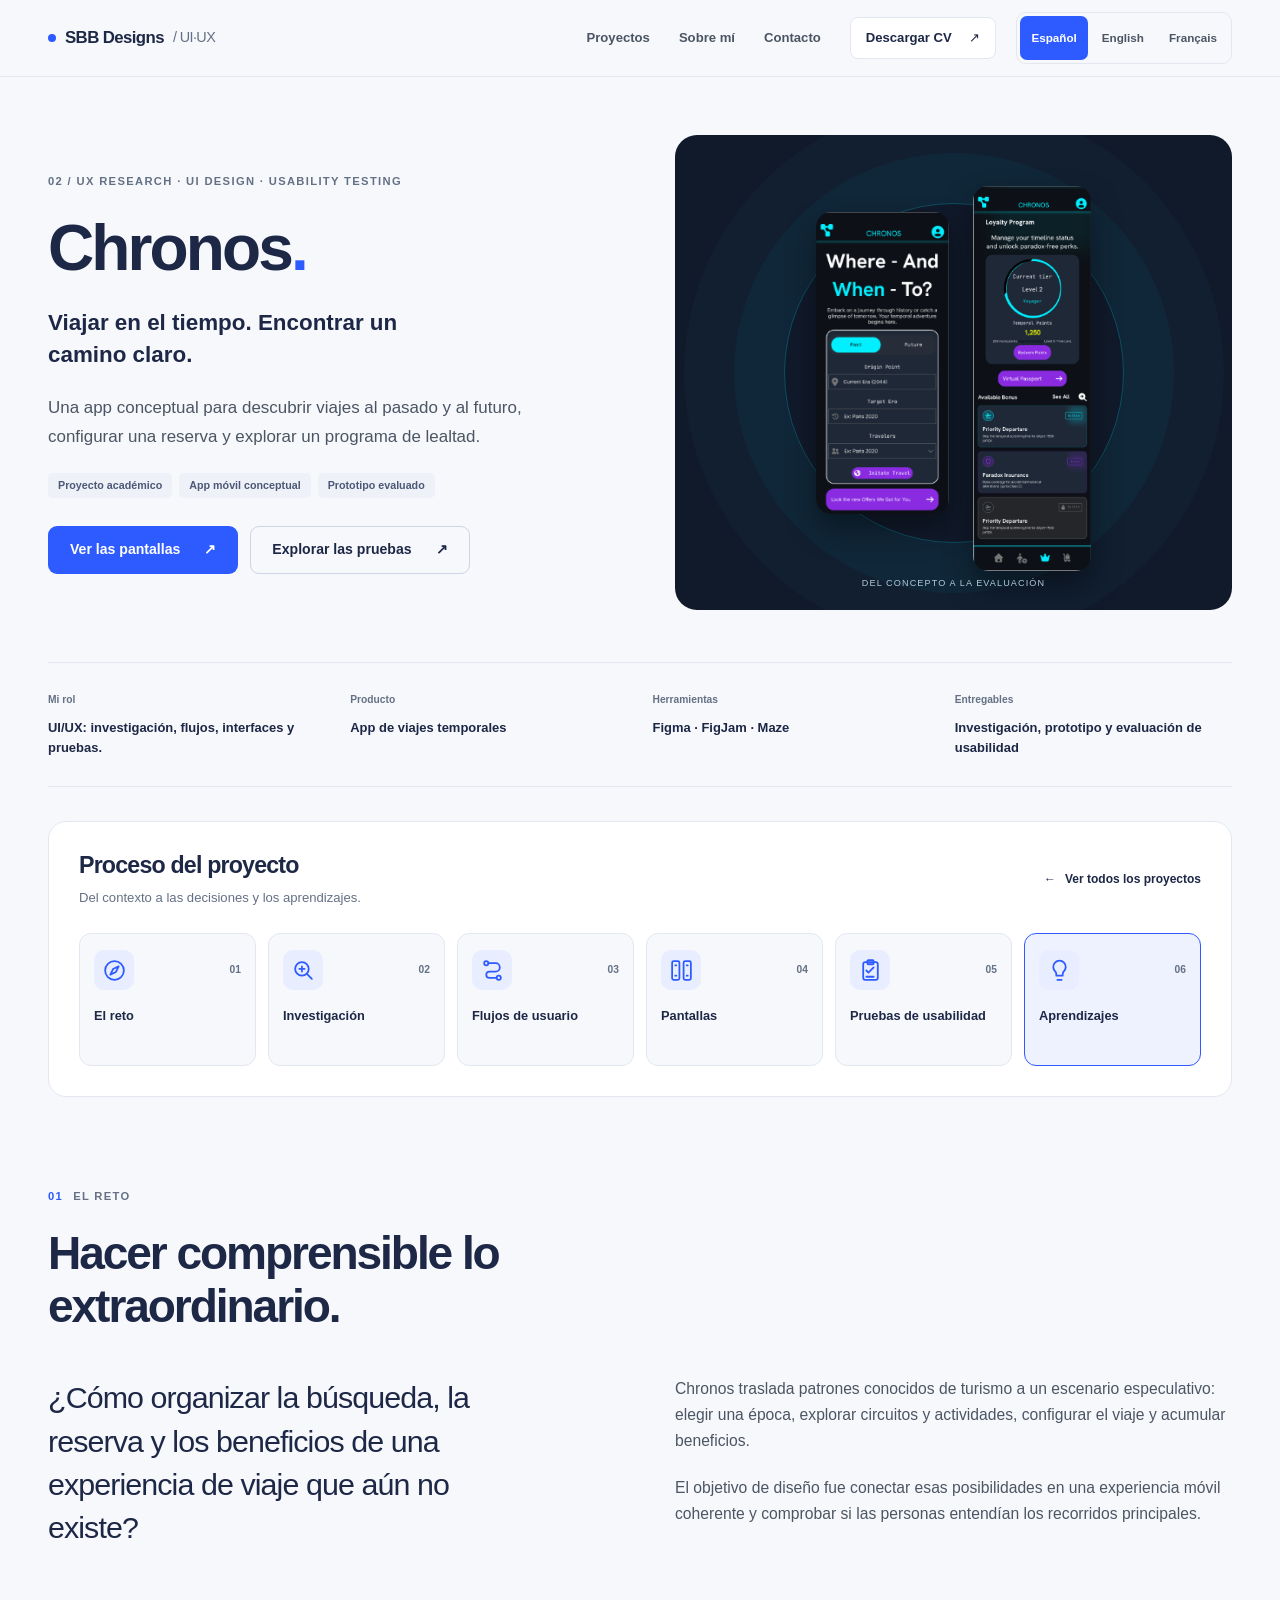
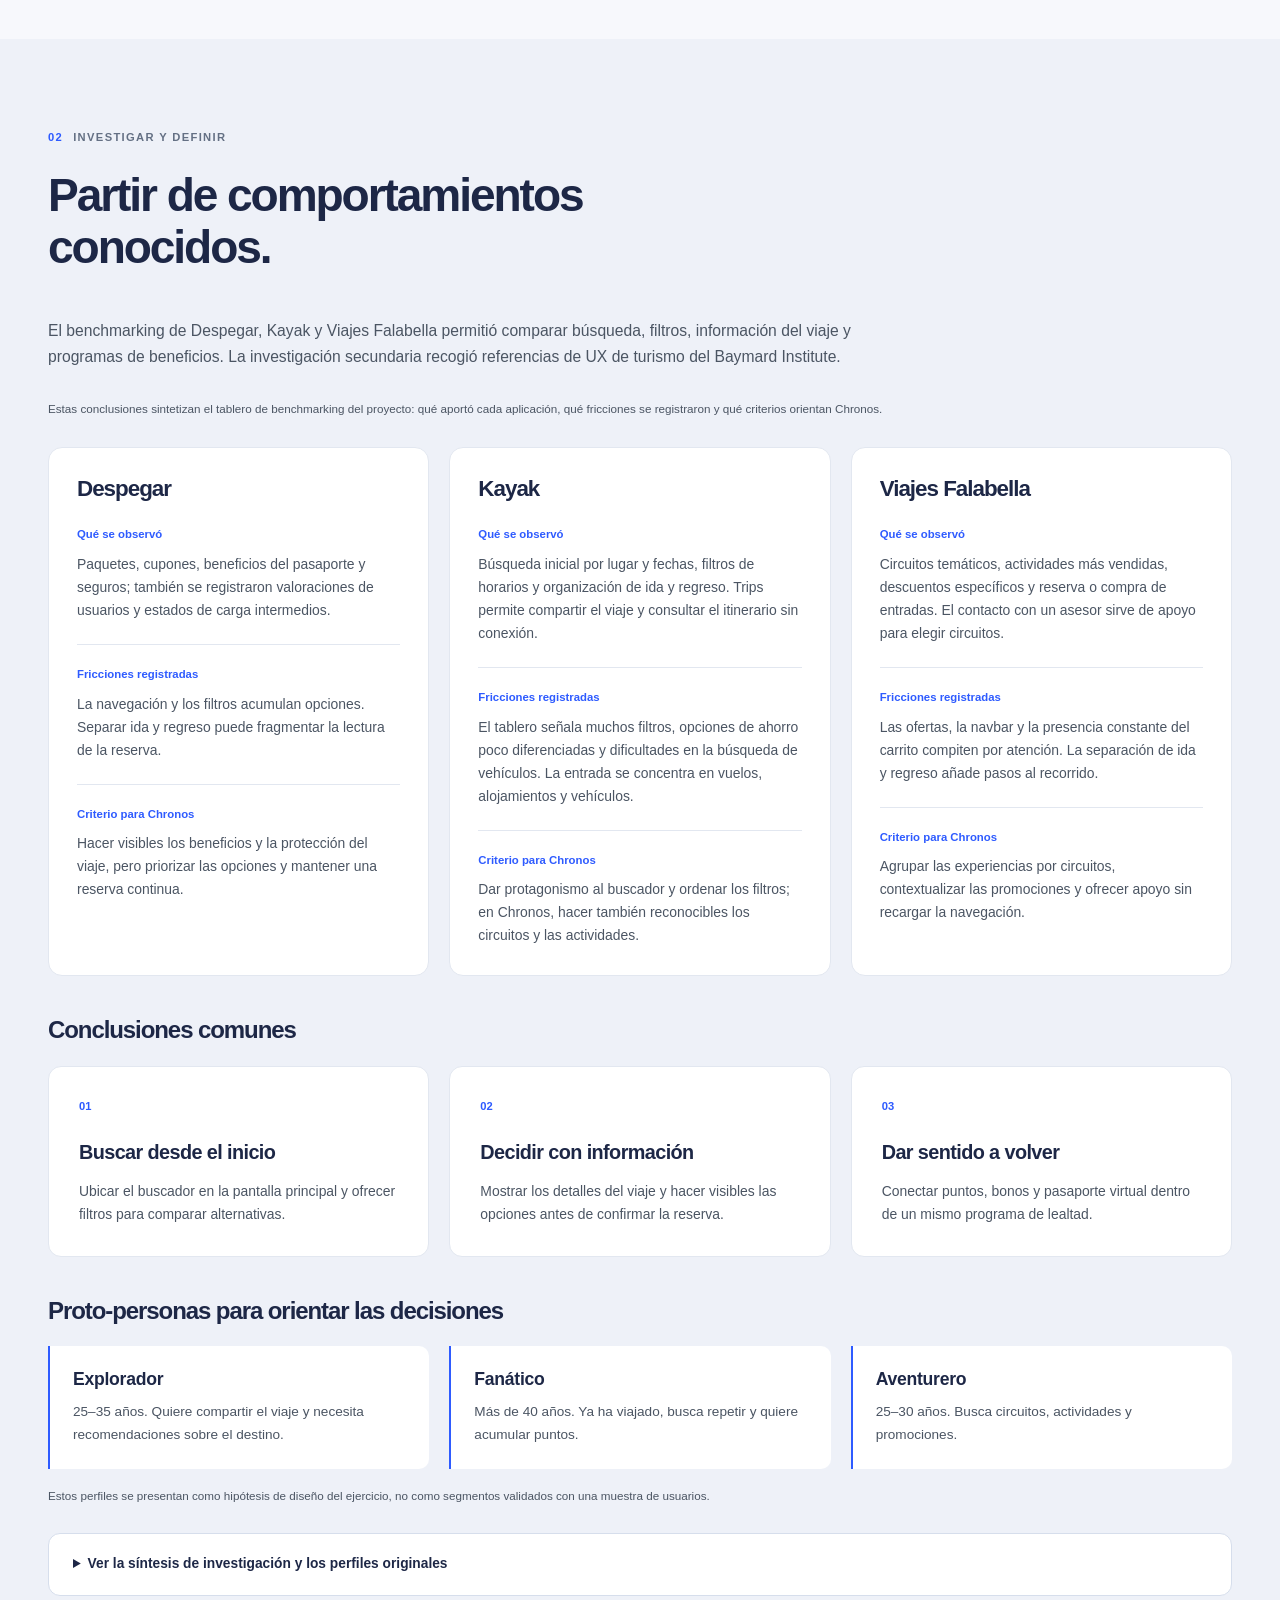
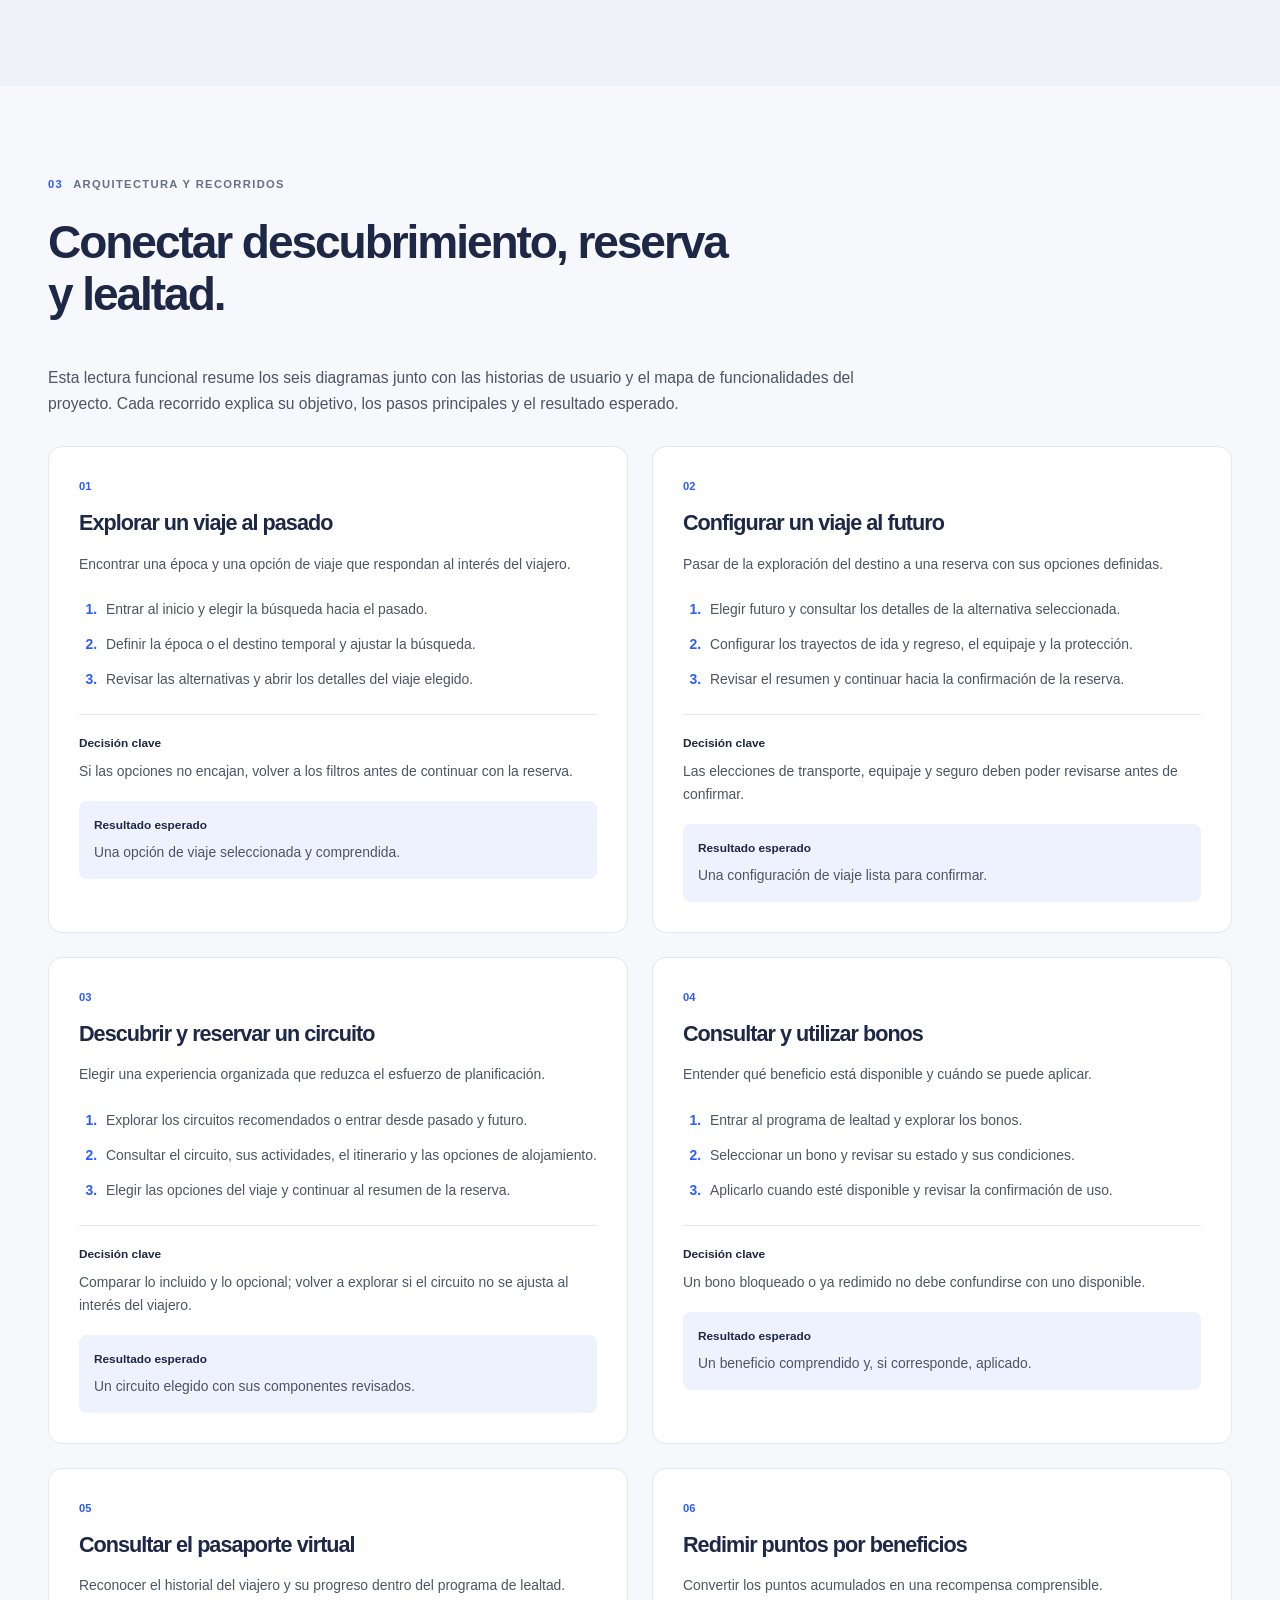
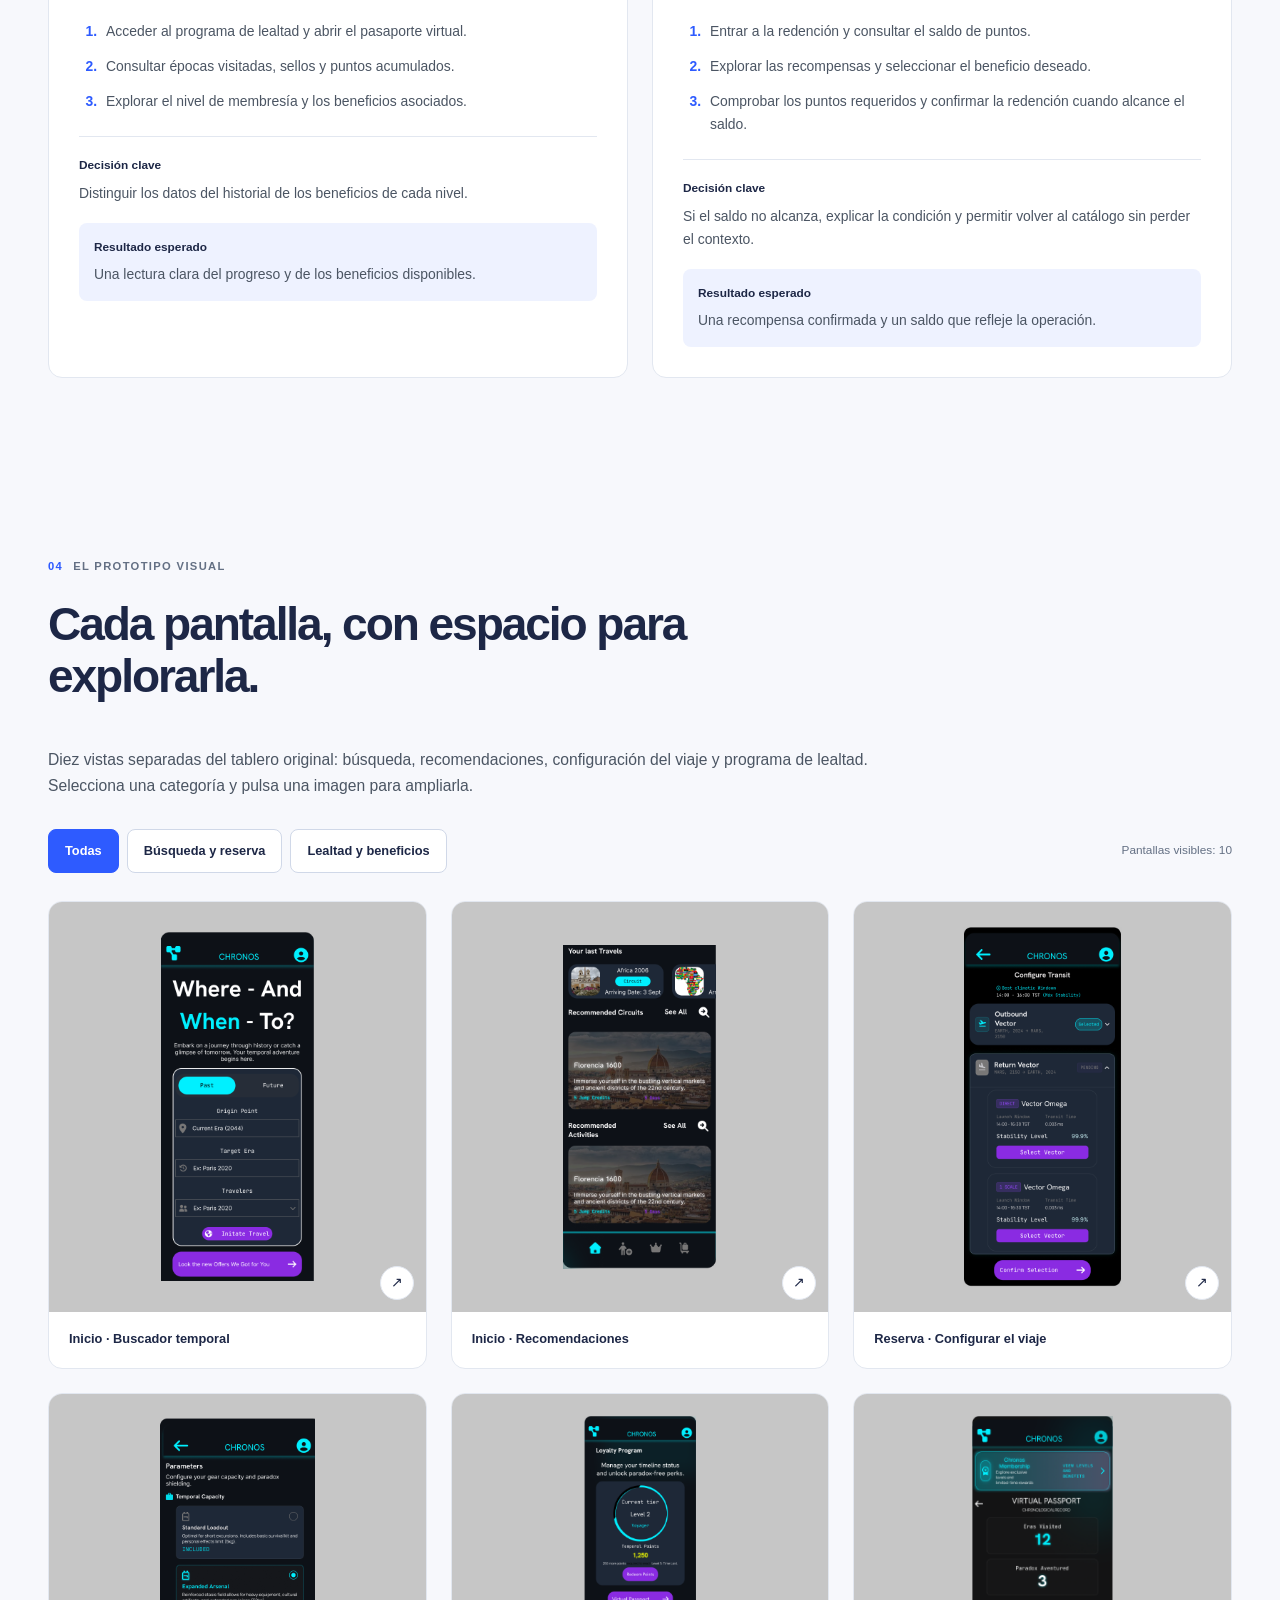
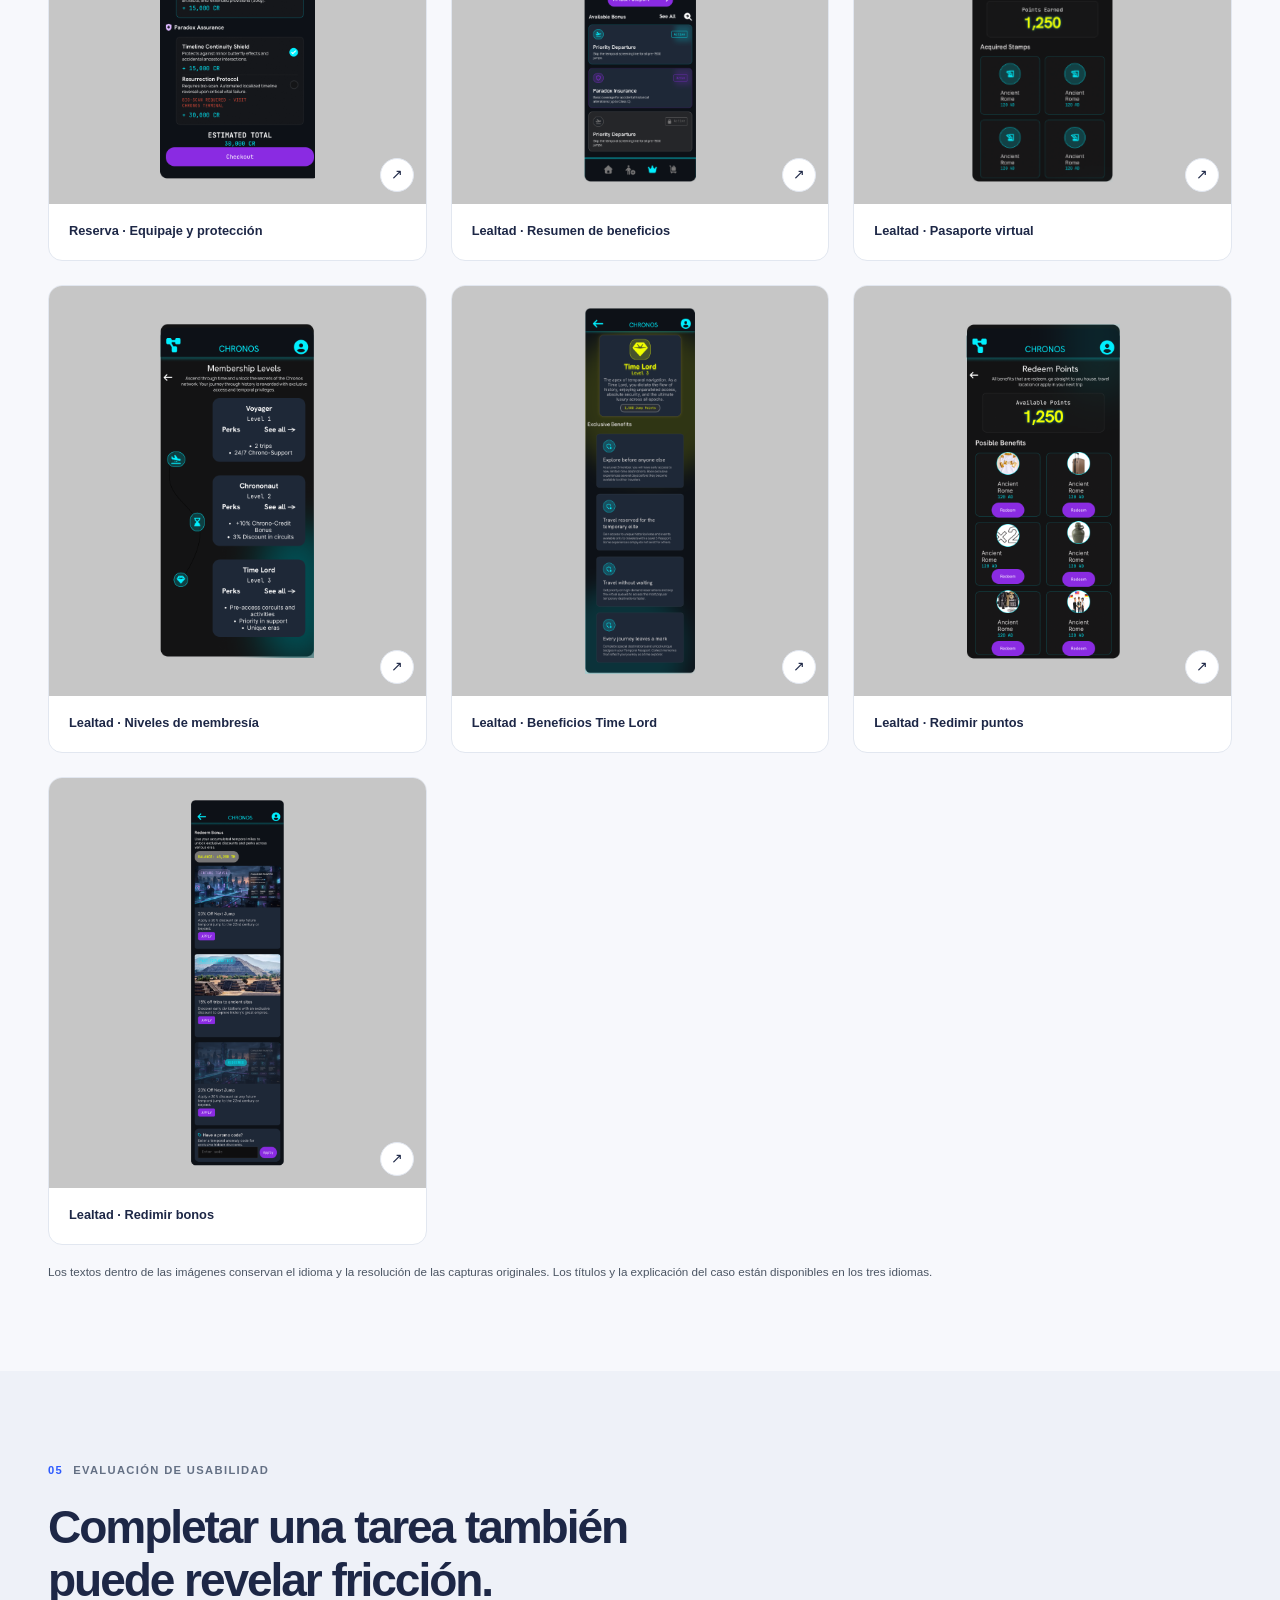
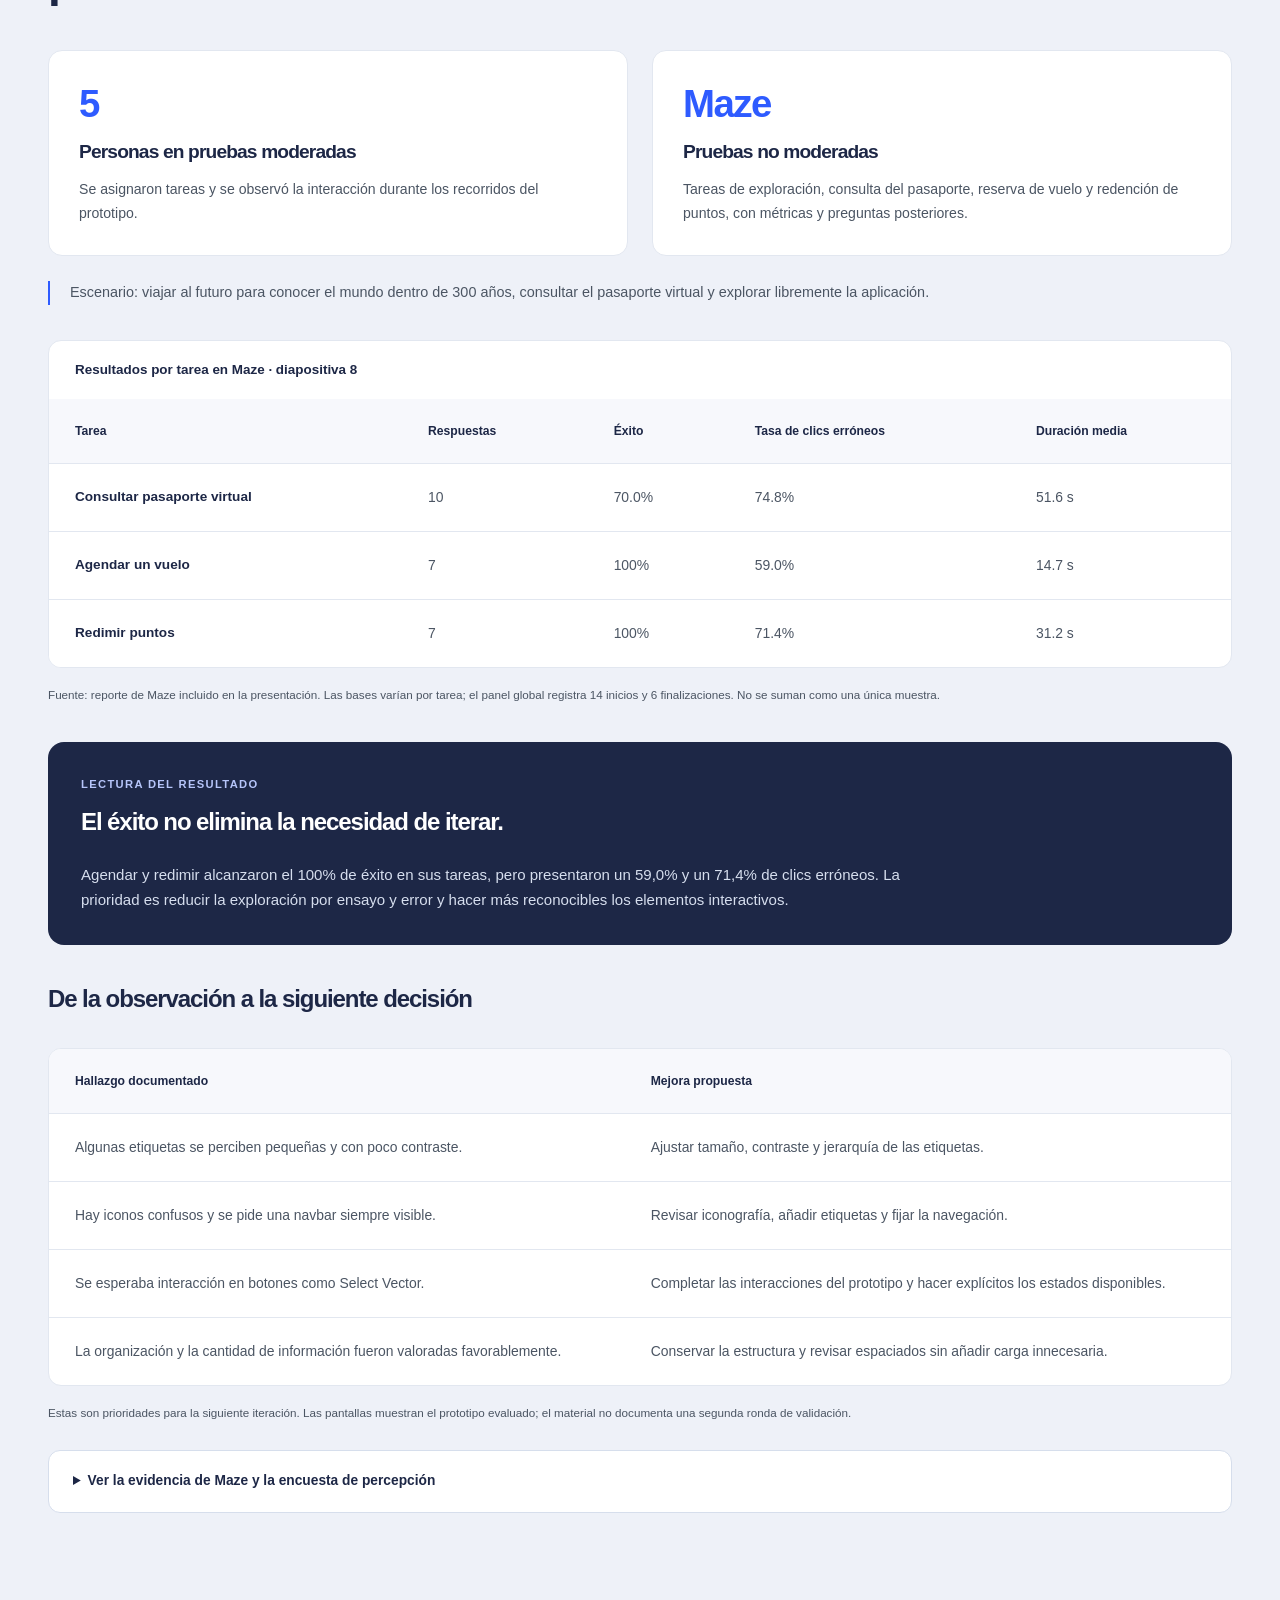
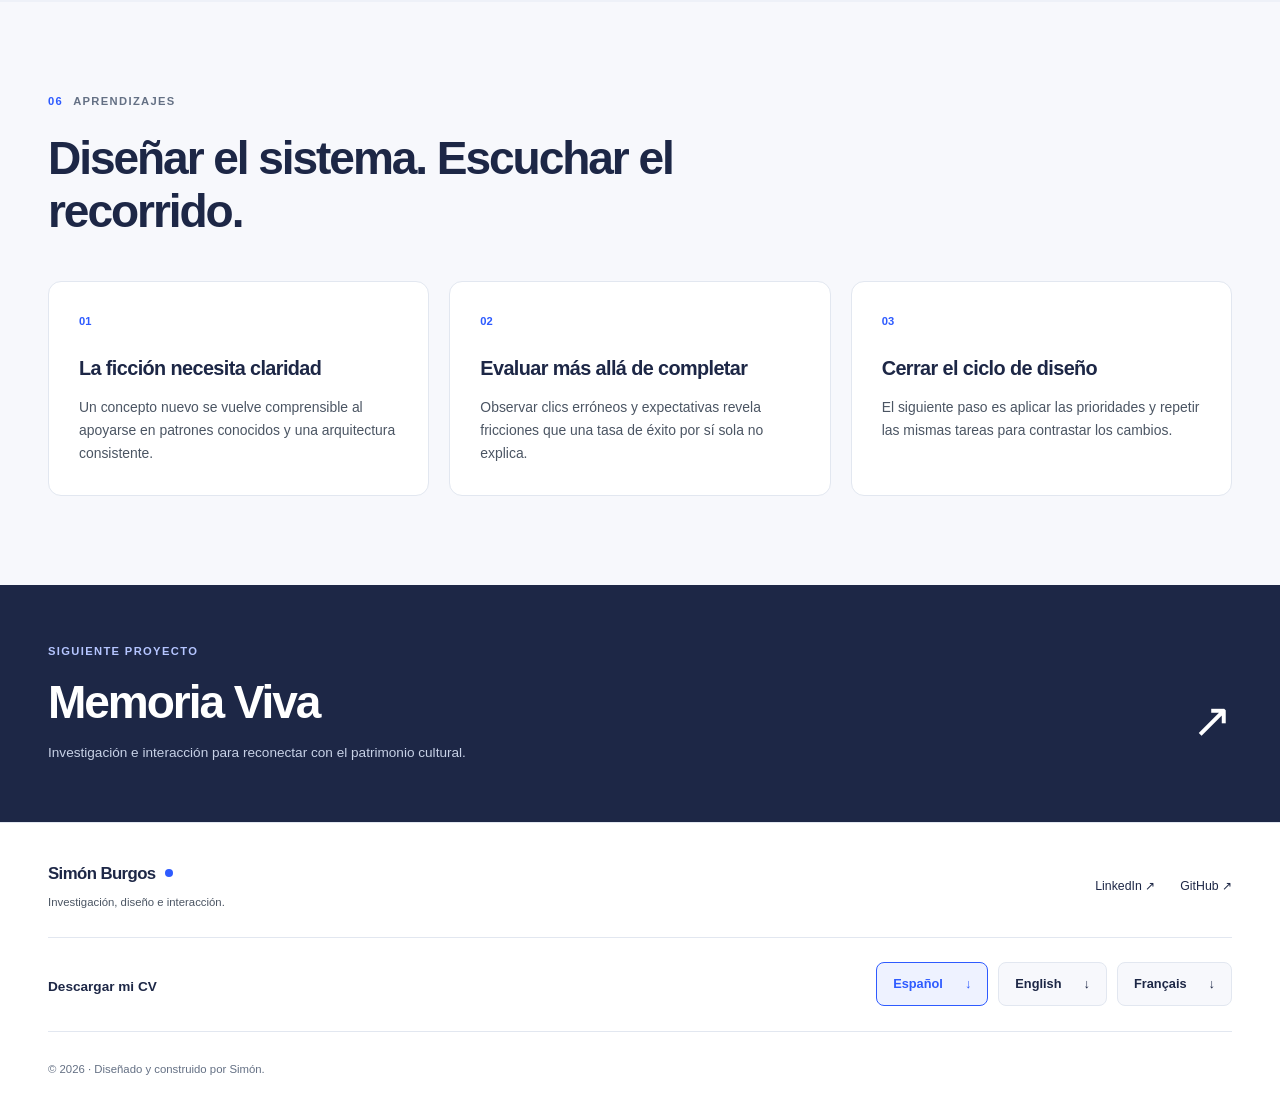
==== commit 617d14fb: "Acatulizacion portafolio" ====
--- a/Chronos/index.html
+++ b/Chronos/index.html
@@ -13,13 +13,13 @@
           <button type="button" data-language="fr" lang="fr" aria-label="Français" aria-pressed="false"><span class="language-full">Français</span><span class="language-short" aria-hidden="true">FR</span></button>
         </div>
         <button class="menu-toggle" type="button" aria-controls="main-nav" aria-expanded="false" aria-label="Abrir menú"><span></span><span></span></button>
-      </div><p class="sr-only" id="language-status" role="status" aria-live="polite"></p></div></header><main id="main"><nav class="case-nav" aria-label="Secciones del caso"><div class="container"><a class="back-link" href="../index.html#projects">← Proyectos</a><div class="case-links"><a href="#overview">El reto</a><a href="#research">Investigación</a><a href="#architecture">Flujos</a><a href="#screens">Pantallas</a><a href="#testing">Pruebas</a></div></div></nav><section class="case-hero container" id="hero"><div>
+      </div><p class="sr-only" id="language-status" role="status" aria-live="polite"></p></div></header><main id="main"><section class="case-hero container" id="hero"><div>
 <p class="eyebrow">02 / UX RESEARCH · UI DESIGN · USABILITY TESTING</p><h1>Chronos<em>.</em></h1>
 <p class="chronos-tagline">Viajar en el tiempo. Encontrar un camino claro.</p>
 <p class="hero-description">Una app conceptual para descubrir viajes al pasado y al futuro, configurar una reserva y explorar un programa de lealtad.</p>
 <ul class="tags"><li>Proyecto académico</li><li>App móvil conceptual</li><li>Prototipo evaluado</li></ul>
 <div class="actions"><a class="btn btn-primary" href="#screens" >Ver las pantallas <span aria-hidden="true">↗</span></a><a class="btn btn-secondary" href="#testing" >Explorar las pruebas <span aria-hidden="true">↗</span></a></div></div>
-<div class="case-cover chronos-cover"><div class="chronos-orbit" aria-hidden="true"></div><div class="chronos-cover-phones"><img src="inicio-buscador.png" alt="Chronos: buscador de viajes temporales" width="153" height="349" fetchpriority="high" decoding="async"><img src="programa-lealtad.png" alt="Chronos: programa de lealtad" width="154" height="503" loading="eager" decoding="async"></div><span class="chronos-cover-note">DEL CONCEPTO A LA EVALUACIÓN</span></div></section><div class="container"><dl class="project-facts"><div><dt>Mi rol</dt><dd>UI/UX: investigación, flujos, interfaces y pruebas.</dd></div><div><dt>Producto</dt><dd>App de viajes temporales</dd></div><div><dt>Herramientas</dt><dd>Figma · FigJam · Maze</dd></div><div><dt>Entregables</dt><dd>Investigación, prototipo y evaluación de usabilidad</dd></div></dl></div><section class="section container" id="overview"><div class="section-heading"><div><p class="eyebrow"><span>01</span> El reto</p><h2>Hacer comprensible lo extraordinario.</h2></div></div>
+<div class="case-cover chronos-cover"><div class="chronos-orbit" aria-hidden="true"></div><div class="chronos-cover-phones"><img src="inicio-buscador.png" alt="Chronos: buscador de viajes temporales" width="153" height="349" fetchpriority="high" decoding="async"><img src="programa-lealtad.png" alt="Chronos: programa de lealtad" width="154" height="503" loading="eager" decoding="async"></div><span class="chronos-cover-note">DEL CONCEPTO A LA EVALUACIÓN</span></div></section><div class="container"><dl class="project-facts"><div><dt>Mi rol</dt><dd>UI/UX: investigación, flujos, interfaces y pruebas.</dd></div><div><dt>Producto</dt><dd>App de viajes temporales</dd></div><div><dt>Herramientas</dt><dd>Figma · FigJam · Maze</dd></div><div><dt>Entregables</dt><dd>Investigación, prototipo y evaluación de usabilidad</dd></div></dl></div><section class="case-process container" id="project-process" aria-labelledby="project-process-title"><div class="process-heading"><div><h2 id="project-process-title">Proceso del proyecto</h2><p>Del contexto a las decisiones y los aprendizajes.</p></div><a class="process-back" href="../index.html#projects"><span aria-hidden="true">←</span> Ver todos los proyectos</a></div><nav class="process-nav" aria-label="Etapas del proyecto"><ol class="process-grid"><li><a class="process-step" href="#overview"><span class="process-step-top"><span class="process-icon"><svg viewBox="0 0 24 24" fill="none" stroke="currentColor" stroke-width="1.7" stroke-linecap="round" stroke-linejoin="round" aria-hidden="true" focusable="false"><circle cx="12" cy="12" r="9"/><path d="m16 8-2.6 5.4L8 16l2.6-5.4L16 8Z"/></svg></span><span class="process-step-number" aria-hidden="true">01</span></span><span class="process-step-label">El reto</span></a></li><li><a class="process-step" href="#research"><span class="process-step-top"><span class="process-icon"><svg viewBox="0 0 24 24" fill="none" stroke="currentColor" stroke-width="1.7" stroke-linecap="round" stroke-linejoin="round" aria-hidden="true" focusable="false"><circle cx="10.5" cy="10.5" r="6.5"/><path d="m15.5 15.5 4.5 4.5M8 10.5h5M10.5 8v5"/></svg></span><span class="process-step-number" aria-hidden="true">02</span></span><span class="process-step-label">Investigación</span></a></li><li><a class="process-step" href="#architecture"><span class="process-step-top"><span class="process-icon"><svg viewBox="0 0 24 24" fill="none" stroke="currentColor" stroke-width="1.7" stroke-linecap="round" stroke-linejoin="round" aria-hidden="true" focusable="false"><circle cx="6" cy="5" r="2"/><circle cx="18" cy="19" r="2"/><path d="M8 5h7a4 4 0 0 1 0 8H9a3 3 0 0 0 0 6h7"/></svg></span><span class="process-step-number" aria-hidden="true">03</span></span><span class="process-step-label">Flujos de usuario</span></a></li><li><a class="process-step" href="#screens"><span class="process-step-top"><span class="process-icon"><svg viewBox="0 0 24 24" fill="none" stroke="currentColor" stroke-width="1.7" stroke-linecap="round" stroke-linejoin="round" aria-hidden="true" focusable="false"><rect x="3" y="3" width="7" height="18" rx="1.5"/><rect x="14" y="3" width="7" height="18" rx="1.5"/><path d="M6 7h1m10 0h1M6 17h1m10 0h1"/></svg></span><span class="process-step-number" aria-hidden="true">04</span></span><span class="process-step-label">Pantallas</span></a></li><li><a class="process-step" href="#testing"><span class="process-step-top"><span class="process-icon"><svg viewBox="0 0 24 24" fill="none" stroke="currentColor" stroke-width="1.7" stroke-linecap="round" stroke-linejoin="round" aria-hidden="true" focusable="false"><rect x="5" y="4" width="14" height="17" rx="2"/><rect x="9" y="2" width="6" height="4" rx="1"/><path d="m8 12 2 2 5-5M8 18h7"/></svg></span><span class="process-step-number" aria-hidden="true">05</span></span><span class="process-step-label">Pruebas de usabilidad</span></a></li><li><a class="process-step" href="#reflection"><span class="process-step-top"><span class="process-icon"><svg viewBox="0 0 24 24" fill="none" stroke="currentColor" stroke-width="1.7" stroke-linecap="round" stroke-linejoin="round" aria-hidden="true" focusable="false"><path d="M9 17h6m-5 4h4M8 13a6 6 0 1 1 8 0c-1 .8-1 2-1 4H9c0-2 0-3.2-1-4Z"/></svg></span><span class="process-step-number" aria-hidden="true">06</span></span><span class="process-step-label">Aprendizajes</span></a></li></ol></nav></section><section class="section container" id="overview"><div class="section-heading"><div><p class="eyebrow"><span>01</span> El reto</p><h2>Hacer comprensible lo extraordinario.</h2></div></div>
 <div class="editorial-grid"><p class="big-statement">¿Cómo organizar la búsqueda, la reserva y los beneficios de una experiencia de viaje que aún no existe?</p><div class="prose"><p class="">Chronos traslada patrones conocidos de turismo a un escenario especulativo: elegir una época, explorar circuitos y actividades, configurar el viaje y acumular beneficios.</p><p class="">El objetivo de diseño fue conectar esas posibilidades en una experiencia móvil coherente y comprobar si las personas entendían los recorridos principales.</p></div></div></section><section class="section section-tint" id="research"><div class="container"><div class="section-heading"><div><p class="eyebrow"><span>02</span> Investigar y definir</p><h2>Partir de comportamientos conocidos.</h2></div></div>
 <p class="chronos-intro">El benchmarking de Despegar, Kayak y Viajes Falabella permitió comparar búsqueda, filtros, información del viaje y programas de beneficios. La investigación secundaria recogió referencias de UX de turismo del Baymard Institute.</p>
 <p class="scope-note">Estas conclusiones sintetizan el tablero de benchmarking del proyecto: qué aportó cada aplicación, qué fricciones se registraron y qué criterios orientan Chronos.</p>
@@ -43,6 +43,6 @@
 <div class="evidence-table-wrap"><table class="evidence-table"><thead><tr><th scope="col">Hallazgo documentado</th><th scope="col">Mejora propuesta</th></tr></thead><tbody><tr><td>Algunas etiquetas se perciben pequeñas y con poco contraste.</td><td>Ajustar tamaño, contraste y jerarquía de las etiquetas.</td></tr><tr><td>Hay iconos confusos y se pide una navbar siempre visible.</td><td>Revisar iconografía, añadir etiquetas y fijar la navegación.</td></tr><tr><td>Se esperaba interacción en botones como Select Vector.</td><td>Completar las interacciones del prototipo y hacer explícitos los estados disponibles.</td></tr><tr><td>La organización y la cantidad de información fueron valoradas favorablemente.</td><td>Conservar la estructura y revisar espaciados sin añadir carga innecesaria.</td></tr></tbody></table></div>
 <p class="scope-note">Estas son prioridades para la siguiente iteración. Las pantallas muestran el prototipo evaluado; el material no documenta una segunda ronda de validación.</p>
 <details class="chronos-details"><summary>Ver la evidencia de Maze y la encuesta de percepción</summary><div class="chronos-evidence-grid"><figure class=""><a class="image-link" href="resultados-maze.webp" data-lightbox aria-label="Ampliar: Métricas originales por tarea en Maze"><img src="resultados-maze.webp" alt="Métricas originales por tarea en Maze" width="615" height="535" loading="lazy" decoding="async"><span class="zoom-hint" aria-hidden="true">↗</span></a><figcaption><strong>Métricas originales por tarea en Maze</strong></figcaption></figure><figure class=""><a class="image-link" href="percepcion-recorrido.webp" data-lightbox aria-label="Ampliar: Percepción: claridad del camino y facilidad de reserva"><img src="percepcion-recorrido.webp" alt="Percepción: claridad del camino y facilidad de reserva" width="730" height="271" loading="lazy" decoding="async"><span class="zoom-hint" aria-hidden="true">↗</span></a><figcaption><strong>Percepción: claridad del camino y facilidad de reserva</strong></figcaption></figure></div></details>
-<div class="actions"><a class="btn btn-primary" href="pruebas-usabilidad.pdf" target=_blank rel=noopener>Abrir la presentación de pruebas · PDF <span aria-hidden="true">↗</span><span class="sr-only">(abre en otra pestaña)</span></a><a class="text-link" href="pruebas-usabilidad.pdf" download="Chronos_Pruebas_Usabilidad.pdf">Descargar la presentación <span aria-hidden="true">↓</span></a></div></div></section><section class="section container" id="reflection"><div class="section-heading"><div><p class="eyebrow"><span>06</span> Aprendizajes</p><h2>Diseñar el sistema. Escuchar el recorrido.</h2></div></div>
+</div></section><section class="section container" id="reflection"><div class="section-heading"><div><p class="eyebrow"><span>06</span> Aprendizajes</p><h2>Diseñar el sistema. Escuchar el recorrido.</h2></div></div>
 <div class="cards"><article class="info-card"><span class="card-number">01</span><h3>La ficción necesita claridad</h3><p class="">Un concepto nuevo se vuelve comprensible al apoyarse en patrones conocidos y una arquitectura consistente.</p></article><article class="info-card"><span class="card-number">02</span><h3>Evaluar más allá de completar</h3><p class="">Observar clics erróneos y expectativas revela fricciones que una tasa de éxito por sí sola no explica.</p></article><article class="info-card"><span class="card-number">03</span><h3>Cerrar el ciclo de diseño</h3><p class="">El siguiente paso es aplicar las prioridades y repetir las mismas tareas para contrastar los cambios.</p></article></div></section>
 <section class="next-project"><div class="container"><p class="eyebrow">Siguiente proyecto</p><a href="../MemoriaViva/index.html"><div><h2>Memoria Viva</h2><p>Investigación e interacción para reconectar con el patrimonio cultural.</p></div><span aria-hidden="true">↗</span></a></div></section></main><footer class="site-footer"><div class="container footer-inner"><div><a class="brand" href="../index.html#hero">Simón Burgos<span class="brand-dot" aria-hidden="true"></span></a><p>Investigación, diseño e interacción.</p></div><div class="footer-links"><a href="https://www.linkedin.com/in/simon-burgos-betancourt-07885b277/" target="_blank" rel="noopener">LinkedIn ↗<span class="sr-only"> (abre en otra pestaña)</span></a><a href="https://github.com/simonburgosb" target="_blank" rel="noopener">GitHub ↗<span class="sr-only"> (abre en otra pestaña)</span></a></div><div class="footer-cv"><p>Descargar mi CV</p><div class="footer-cv-links"><a class="cv-quick-link" data-cv-code="es" href="../Cv_SimonBurgos_es.pdf" download="Simon_Burgos_CV_ES.pdf" aria-label="Descargar CV en español (PDF)"><span lang="es" data-no-translate>Español</span><span aria-hidden="true">↓</span></a><a class="cv-quick-link" data-cv-code="en" href="../Cv_SimonBurgos_en.pdf" download="Simon_Burgos_CV_EN.pdf" aria-label="Descargar CV en inglés (PDF)"><span lang="en" data-no-translate>English</span><span aria-hidden="true">↓</span></a><a class="cv-quick-link" data-cv-code="fr" href="../Cv_SimonBurgos_fr.pdf" download="Simon_Burgos_CV_FR.pdf" aria-label="Descargar CV en francés (PDF)"><span lang="fr" data-no-translate>Français</span><span aria-hidden="true">↓</span></a></div></div><div class="footer-bottom"><p class="footer-note">© <span data-year>2026</span> · Diseñado y construido por Simón.</p></div></div></footer><dialog class="lightbox" id="image-dialog" aria-labelledby="lightbox-caption"><button class="lightbox-close" type="button" aria-label="Cerrar imagen">×</button><figure><img id="lightbox-image" alt=""><figcaption id="lightbox-caption"></figcaption></figure></dialog></body></html>
--- a/styles.css
+++ b/styles.css
@@ -12,7 +12,6 @@
   --tint: #eef1f8;
   --radius: 20px;
   --header-height: 76px;
-  --case-nav-height: 58px;
   --max-width: 1200px;
 }
 * { box-sizing: border-box; }
@@ -39,7 +38,7 @@
 .container { width: min(var(--max-width), calc(100% - 96px)); margin-inline: auto; }
 .section { padding-block: clamp(68px, 7vw, 104px); }
 section[id], div[id] { scroll-margin-top: calc(var(--header-height) + 24px); }
-.case-page section[id] { scroll-margin-top: calc(var(--header-height) + var(--case-nav-height) + 24px); }
+.case-page section[id] { scroll-margin-top: 24px; }
 .section-tint { background: var(--tint); }
 .eyebrow { display: flex; align-items: center; gap: 10px; color: var(--muted); font-size: .7rem; font-weight: 750; letter-spacing: .12em; text-transform: uppercase; margin-bottom: 22px; }
 .eyebrow > span:not(.status-dot) { color: var(--blue); }
@@ -189,12 +188,22 @@
 .language-switcher button:hover { color: var(--blue); background: #fff; }
 .language-switcher button[aria-pressed=true] { color: #fff; background: var(--blue); }
 /* Casos: misma navegación, composición y escala. */
-.case-nav { position: sticky; top: var(--header-height); z-index: 50; background: rgba(247,248,252,.97); border-bottom: 1px solid var(--border); }
-.case-nav > div { min-height: var(--case-nav-height); display: flex; align-items: center; justify-content: space-between; gap: 24px; }
-.back-link { font-size: .75rem; font-weight: 650; white-space: nowrap; }
-.case-links { display: flex; gap: 25px; overflow-x: auto; scrollbar-width: thin; padding-block: 15px; }
-.case-links a { font-size: .72rem; color: var(--muted); white-space: nowrap; }
-.case-links a:hover, .case-links a[aria-current] { color: var(--blue); }
+.case-process { margin-top: 34px; padding: 30px; border: 1px solid var(--border); border-radius: 18px; background: var(--surface); }
+.process-heading { display: flex; align-items: center; justify-content: space-between; gap: 24px; margin-bottom: 25px; }
+.process-heading h2 { font-size: 1.45rem; letter-spacing: -.035em; }
+.process-heading p { margin-top: 8px; color: var(--muted); font-size: .82rem; }
+.process-back { display: inline-flex; align-items: center; gap: 9px; min-height: 44px; font-size: .75rem; font-weight: 650; white-space: nowrap; }
+.process-back:hover { color: var(--blue); }
+.process-grid { display: grid; grid-template-columns: repeat(6,minmax(0,1fr)); gap: 12px; padding: 0; list-style: none; }
+.process-grid li { min-width: 0; }
+.process-step { display: flex; flex-direction: column; gap: 17px; height: 100%; min-height: 133px; padding: 16px 14px; border: 1px solid var(--border); border-radius: 12px; background: var(--bg); transition: border-color .2s, background .2s, transform .2s; }
+.process-step-top { display: flex; align-items: center; justify-content: space-between; gap: 8px; }
+.process-icon { display: grid; place-items: center; width: 40px; height: 40px; border-radius: 10px; background: #e8edff; color: var(--blue); }
+.process-icon svg { width: 25px; height: 25px; }
+.process-step-number { color: var(--muted); font-size: .64rem; font-weight: 650; font-variant-numeric: tabular-nums; }
+.process-step-label { color: var(--ink); font-size: .8rem; font-weight: 650; line-height: 1.45; overflow-wrap: anywhere; }
+.process-step:hover { transform: translateY(-3px); border-color: var(--blue); background: #f0f3ff; }
+.process-step[aria-current=location] { border-color: var(--blue); background: #eef2ff; }
 .case-hero { display: grid; grid-template-columns: 1fr 1fr; align-items: center; gap: 70px; padding-block: 58px 52px; }
 .case-hero h1 { font-size: clamp(3.3rem,5vw,4.5rem); }
 .case-cover { min-height: 365px; border-radius: 22px; position: relative; display: flex; align-items: center; justify-content: center; overflow: hidden; }
@@ -307,6 +316,7 @@
 .lightbox figcaption { color: #d7def0; max-width: 750px; text-align: center; font-size: .82rem; }
 .lightbox-close { position: absolute; right: 15px; top: 12px; width: 40px; height: 40px; background: #fff; border: 0; border-radius: 50%; color: var(--ink); font-size: 1.7rem; line-height: 1; }
 @media (max-width: 1100px) {
+  .process-grid { grid-template-columns: repeat(3,minmax(0,1fr)); }
   .container { width: calc(100% - 64px); }
   .home-hero, .case-hero { gap: 34px; }
   .main-nav { gap: 22px; }
@@ -366,9 +376,6 @@
   .contact-grid, .editorial-grid { grid-template-columns: 1fr; gap: 35px; }
   .contact-grid > div > p:not(.eyebrow) { max-width: 580px; }
   .contact-form { max-width: 650px; }
-  .case-nav > div { gap: 20px; }
-  .case-links { gap: 24px; min-width: 0; }
-  .case-links a { min-height: 28px; display: flex; align-items: center; }
   .case-cover { min-height: 350px; max-width: 650px; }
   .project-facts { grid-template-columns: 1fr 1fr; gap: 25px; }
   .journey-grid { grid-template-columns: 1fr 1fr; }
@@ -431,11 +438,12 @@
   .language-switcher button { min-width: 32px; padding-inline: 4px; font-size: .68rem; }
   .language-full { display: none; }
   .language-short { display: inline; }
-  .case-nav .container { width: calc(100% - 28px); }
-  .case-nav > div { gap: 15px; }
-  .back-link { font-size: .69rem; }
-  .case-links { gap: 21px; }
-  .case-links a { font-size: .68rem; }
+  .case-process { padding: 22px 18px; margin-top: 25px; }
+  .process-heading { display: block; margin-bottom: 18px; }
+  .process-heading p { font-size: .78rem; }
+  .process-back { margin-top: 10px; }
+  .process-grid { grid-template-columns: repeat(2,minmax(0,1fr)); gap: 10px; }
+  .process-step { min-height: 122px; padding: 14px 12px; gap: 14px; }
   .case-hero h1 { font-size: clamp(3rem,12vw,3.8rem); }
   .case-cover { min-height: 310px; }
   .case-cover .phone-composition { height: 265px; }
